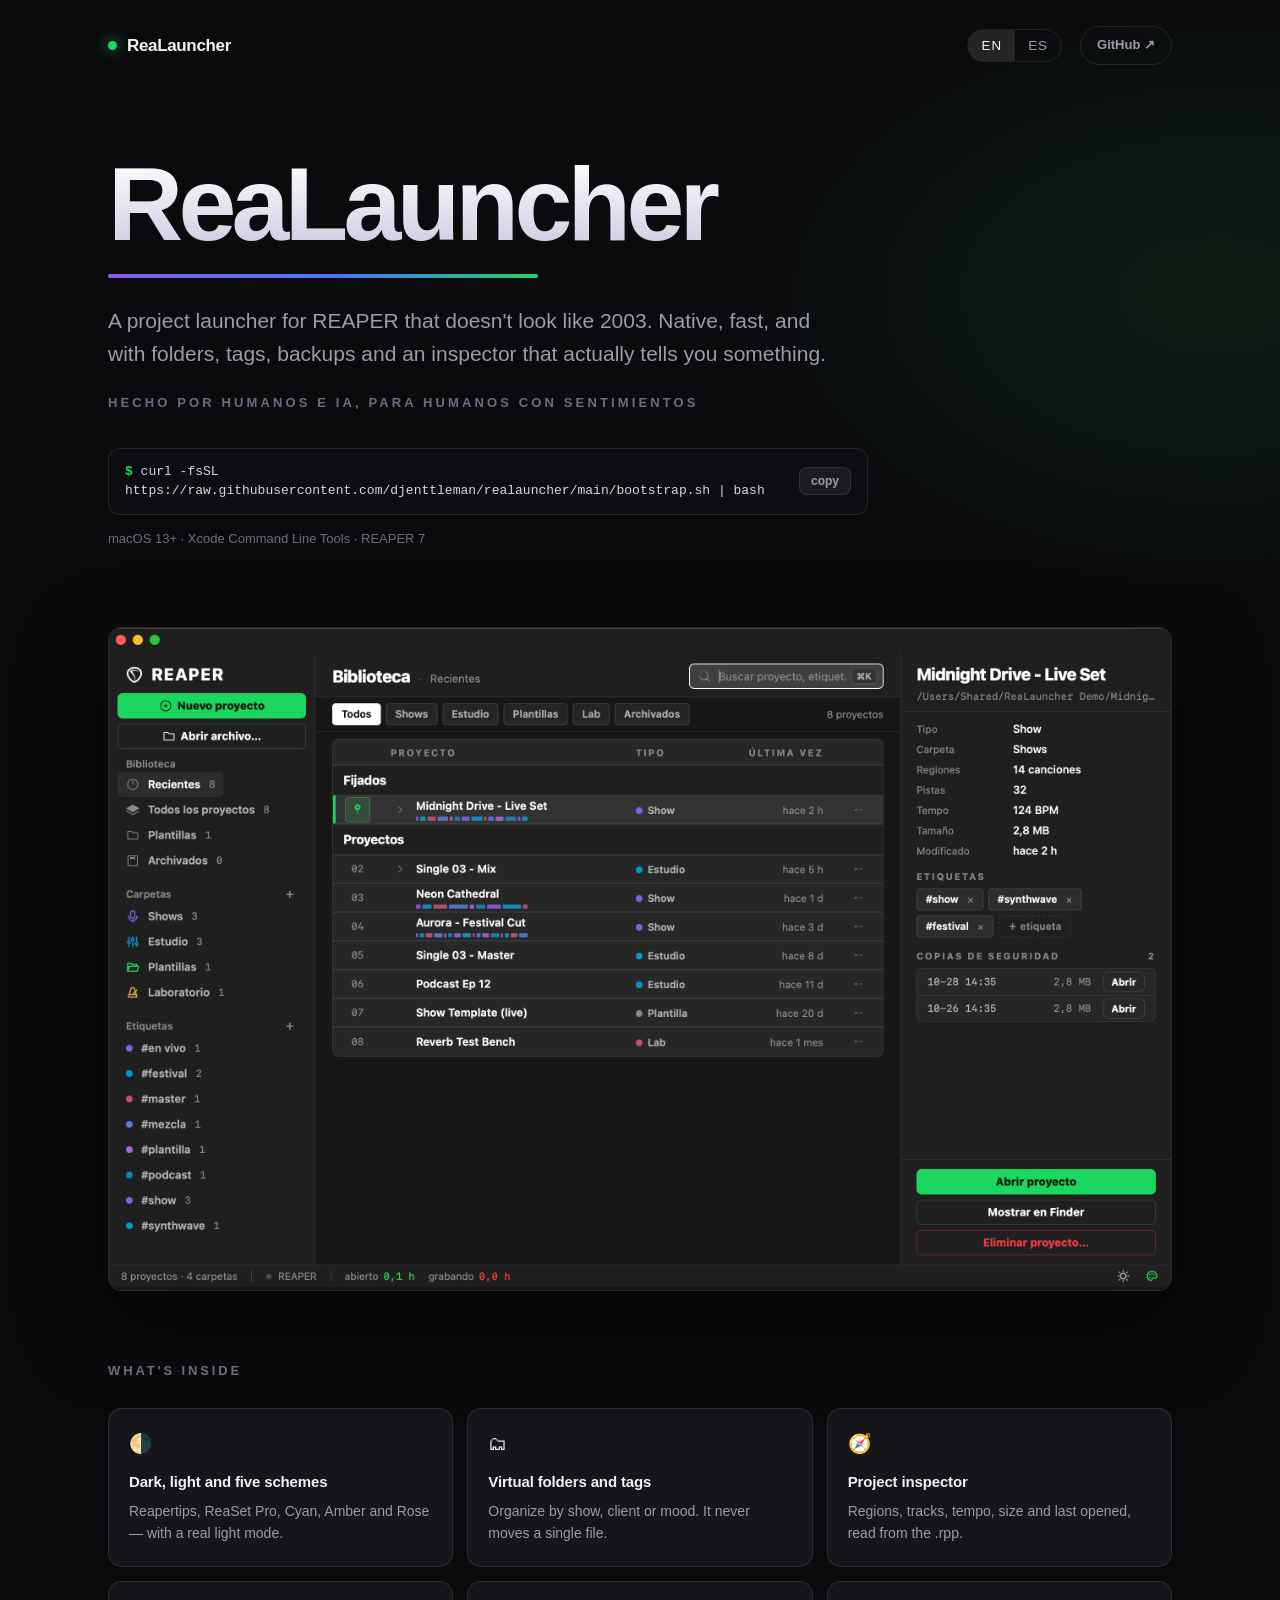
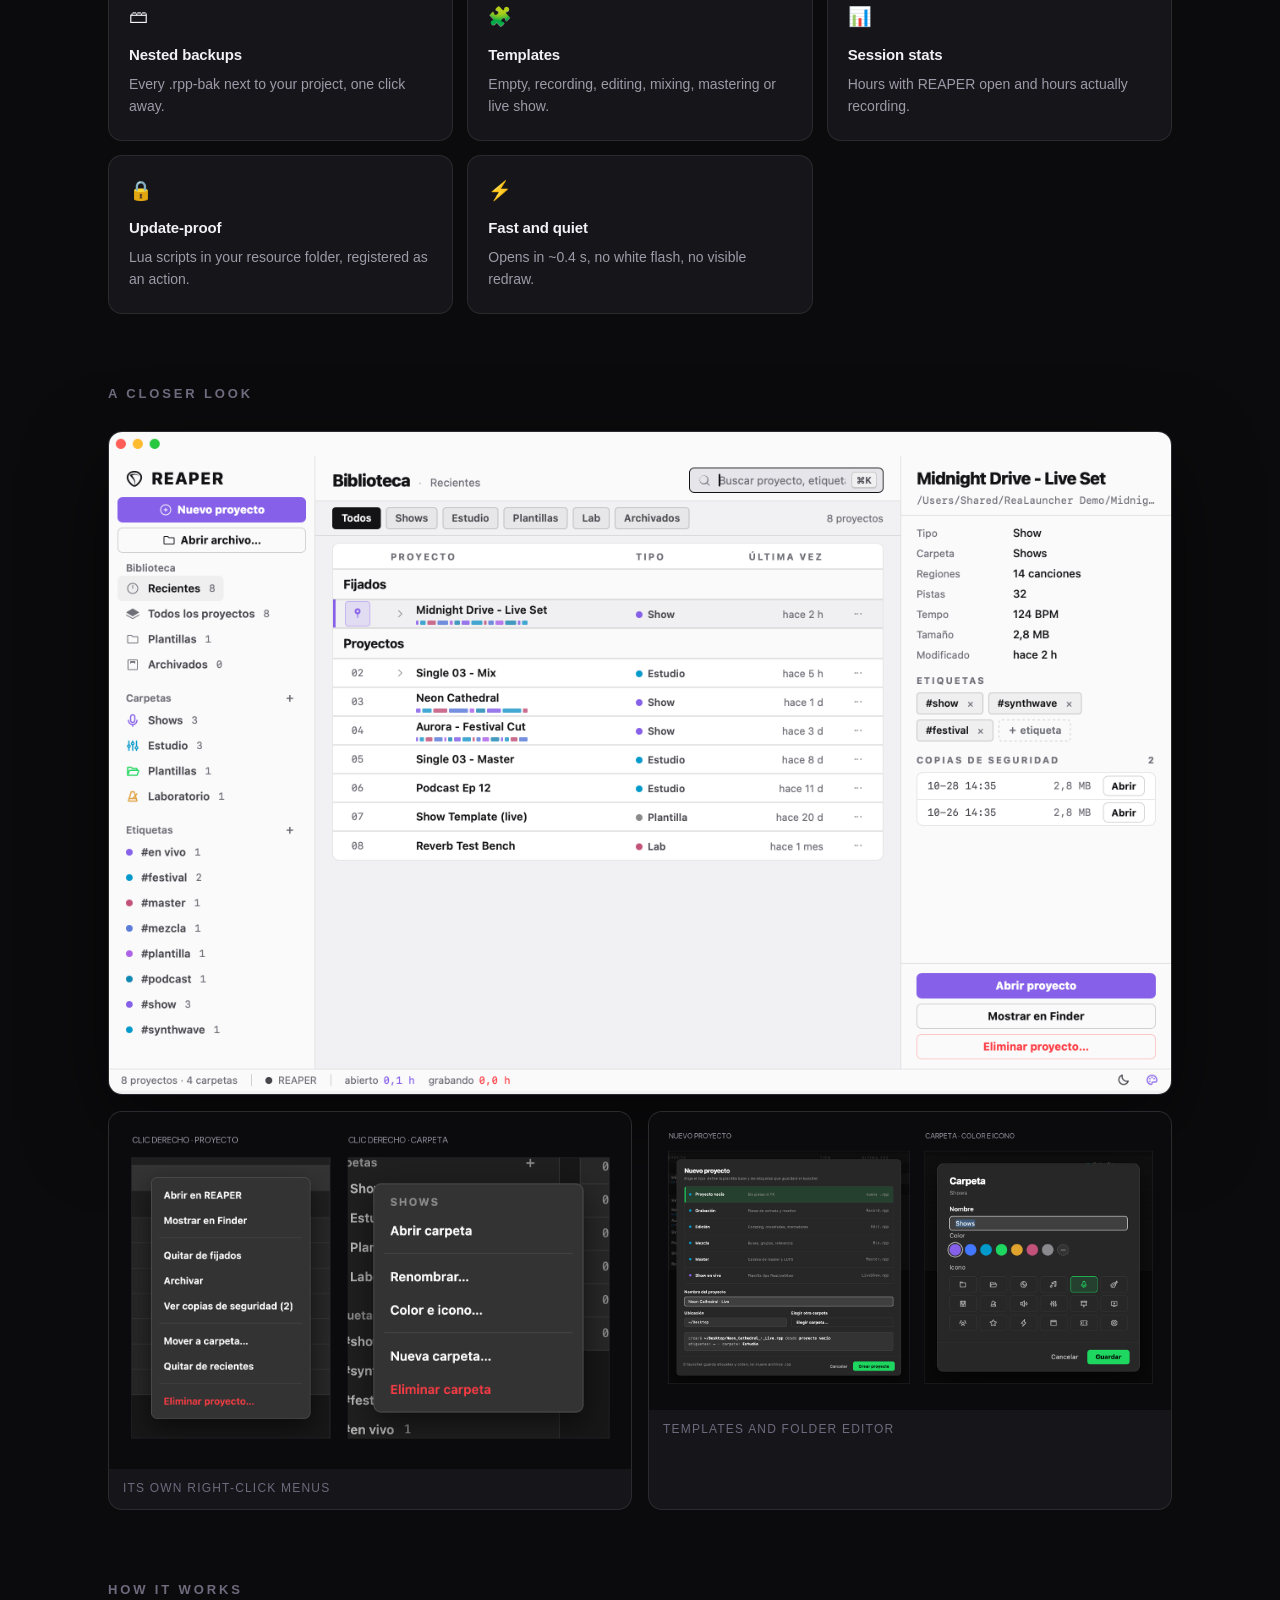
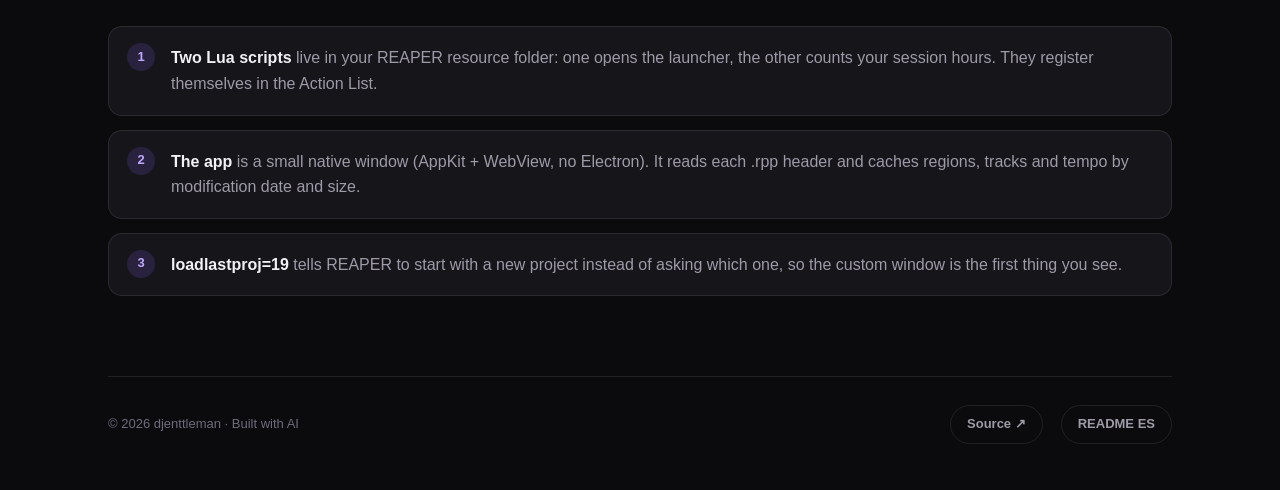
==== index.html @ bdee3be0 "Sitio en la raíz para que Pages sirva los assets" ====
<!DOCTYPE html>
<html lang="en" data-lang="en">
<head>
<meta charset="utf-8">
<meta name="viewport" content="width=device-width, initial-scale=1">
<title>ReaLauncher — a project launcher for REAPER that doesn't look like 2003</title>
<meta name="description" content="A native macOS project launcher for REAPER. Folders, tags, backups, inspector and a decent design. Hecho por humanos e IA, para humanos con sentimientos.">
<meta property="og:title" content="ReaLauncher">
<meta property="og:description" content="A project launcher for REAPER that doesn't look like 2003.">
<meta property="og:image" content="assets/screenshot-dark.png">
<style>
  :root{
    --bg:#0B0B0D; --bg2:#121216; --card:#15151A; --line:rgba(255,255,255,.09);
    --text:#F2F1F5; --dim:#9E9AA8; --dim2:#6F6A7D;
    --green:#1ED760; --violet:#8660E8; --blue:#4377FF; --pink:#C2527A; --cyan:#019ACB;
    --radius:14px;
  }
  *{box-sizing:border-box}
  html,body{margin:0;padding:0}
  body{
    background:
      radial-gradient(900px 500px at 12% -10%, rgba(134,96,232,.22), transparent 60%),
      radial-gradient(800px 500px at 95% 8%, rgba(30,215,96,.10), transparent 60%),
      var(--bg);
    color:var(--text);
    font-family:Inter,-apple-system,BlinkMacSystemFont,"Segoe UI",Roboto,Helvetica,Arial,sans-serif;
    -webkit-font-smoothing:antialiased;
    line-height:1.6;
  }
  .wrap{max-width:1120px;margin:0 auto;padding:0 28px}
  a{color:inherit}
  nav{display:flex;align-items:center;gap:18px;padding:26px 0}
  .brand{display:flex;align-items:center;gap:10px;font-weight:800;letter-spacing:-.02em;font-size:17px}
  .brand span.dot{width:9px;height:9px;border-radius:50%;background:var(--green);box-shadow:0 0 14px rgba(30,215,96,.8)}
  nav .spacer{flex:1}
  .lang{display:flex;border:1px solid var(--line);border-radius:999px;overflow:hidden}
  .lang button{
    background:none;border:0;color:var(--dim);font:600 12px/1 inherit;letter-spacing:.08em;
    padding:8px 13px;cursor:pointer;transition:.15s;
  }
  .lang button.on{background:rgba(255,255,255,.10);color:var(--text)}
  .ghost{
    display:inline-flex;align-items:center;gap:8px;border:1px solid var(--line);border-radius:999px;
    padding:8px 16px;font-size:13px;font-weight:600;color:var(--dim);text-decoration:none;transition:.15s;
  }
  .ghost:hover{color:var(--text);border-color:rgba(255,255,255,.22)}
  header{padding:64px 0 8px}
  h1{
    font-size:clamp(52px,9vw,104px);line-height:.95;letter-spacing:-.045em;margin:0 0 20px;font-weight:800;
    background:linear-gradient(180deg,#fff,#CFC9DE);-webkit-background-clip:text;background-clip:text;color:transparent;
  }
  .rule{height:4px;width:min(430px,70%);border-radius:3px;margin:0 0 26px;
    background:linear-gradient(90deg,var(--violet),var(--blue) 55%,var(--green))}
  .lead{font-size:clamp(17px,2.2vw,21px);color:var(--dim);max-width:720px;margin:0 0 22px}
  .motto{font-size:13px;letter-spacing:.24em;text-transform:uppercase;color:var(--dim2);font-weight:700;margin:0 0 34px}
  .install{
    display:flex;align-items:center;gap:12px;background:#0E0E12;border:1px solid var(--line);
    border-radius:12px;padding:13px 16px;max-width:760px;font-family:ui-monospace,SFMono-Regular,Menlo,monospace;font-size:13px;
  }
  .install code{color:#D8D4E6;flex:1;min-width:0;white-space:pre-wrap;overflow-wrap:anywhere;line-height:1.5}
  .install b{color:var(--green);font-weight:600}
  .copy{margin-left:auto;background:rgba(255,255,255,.06);border:1px solid var(--line);color:var(--dim);
    border-radius:8px;padding:6px 11px;font-size:12px;font-weight:600;cursor:pointer;white-space:nowrap}
  .copy:hover{color:var(--text);background:rgba(255,255,255,.10)}
  .req{margin:14px 0 0;color:var(--dim2);font-size:13px}
  section{padding:70px 0 0}
  h2{font-size:13px;letter-spacing:.22em;text-transform:uppercase;color:var(--dim2);margin:0 0 26px;font-weight:700}
  .hero-shot{border:1px solid var(--line);border-radius:var(--radius);overflow:hidden;background:var(--card);box-shadow:0 30px 80px rgba(0,0,0,.5)}
  .hero-shot img{display:block;width:100%}
  .grid{display:grid;grid-template-columns:repeat(auto-fit,minmax(290px,1fr));gap:14px}
  .card{background:var(--card);border:1px solid var(--line);border-radius:var(--radius);padding:20px 20px 22px}
  .card .ico{font-size:19px;margin-bottom:10px;display:block}
  .card h3{margin:0 0 6px;font-size:15px;letter-spacing:-.01em}
  .card p{margin:0;color:var(--dim);font-size:14px}
  .split{display:grid;grid-template-columns:1fr 1fr;gap:16px;margin-top:16px}
  .split figure{margin:0;border:1px solid var(--line);border-radius:var(--radius);overflow:hidden;background:var(--card)}
  .split img{display:block;width:100%}
  .split figcaption{padding:10px 14px;font-size:12px;color:var(--dim2);letter-spacing:.1em;text-transform:uppercase}
  ol.steps{counter-reset:s;list-style:none;padding:0;margin:0;display:grid;gap:14px}
  ol.steps li{position:relative;padding:18px 20px 18px 62px;background:var(--card);border:1px solid var(--line);border-radius:var(--radius);color:var(--dim)}
  ol.steps li::before{
    counter-increment:s;content:counter(s);position:absolute;left:18px;top:16px;width:28px;height:28px;border-radius:50%;
    display:grid;place-items:center;background:rgba(134,96,232,.18);color:#BFA8FF;font-weight:800;font-size:13px;
  }
  ol.steps b{color:var(--text)}
  footer{margin-top:80px;padding:28px 0 46px;border-top:1px solid var(--line);color:var(--dim2);font-size:13px;display:flex;gap:18px;flex-wrap:wrap;align-items:center}
  footer .spacer{flex:1}
  [data-lang="en"] .es,[data-lang="es"] .en{display:none !important}
  @media (max-width:760px){ .split{grid-template-columns:1fr} header{padding-top:34px} }
</style>
</head>
<body>
<div class="wrap">

  <nav>
    <div class="brand"><span class="dot"></span>ReaLauncher</div>
    <div class="spacer"></div>
    <div class="lang" role="group" aria-label="Language">
      <button id="btnEn" class="on" onclick="setLang('en')">EN</button>
      <button id="btnEs" onclick="setLang('es')">ES</button>
    </div>
    <a class="ghost" href="https://github.com/djenttleman/realauncher" target="_blank" rel="noopener">GitHub ↗</a>
  </nav>

  <header>
    <h1>ReaLauncher</h1>
    <div class="rule"></div>
    <p class="lead">
      <span class="en">A project launcher for REAPER that doesn't look like 2003. Native, fast, and with folders, tags, backups and an inspector that actually tells you something.</span>
      <span class="es">Un launcher de proyectos para REAPER que no parece de 2003. Nativo, rápido, y con carpetas, etiquetas, copias de seguridad y un inspector que sí te dice algo.</span>
    </p>
    <p class="motto">Hecho por humanos e IA, para humanos con sentimientos</p>

    <div class="install">
      <code><b>$</b> curl -fsSL https://raw.githubusercontent.com/djenttleman/realauncher/main/bootstrap.sh | bash</code>
      <button class="copy" id="copyBtn" onclick="copyCmd()">
        <span class="en">copy</span><span class="es">copiar</span>
      </button>
    </div>
    <p class="req">
      <span class="en">macOS 13+ · Xcode Command Line Tools · REAPER 7</span>
      <span class="es">macOS 13+ · Xcode Command Line Tools · REAPER 7</span>
    </p>
  </header>

  <section>
    <div class="hero-shot"><img src="assets/screenshot-dark.png" alt="ReaLauncher dark theme"></div>
  </section>

  <section>
    <h2><span class="en">What's inside</span><span class="es">Qué trae</span></h2>
    <div class="grid">
      <div class="card"><span class="ico">🌗</span><h3><span class="en">Dark, light and five schemes</span><span class="es">Oscuro, claro y cinco esquemas</span></h3>
        <p><span class="en">Reapertips, ReaSet Pro, Cyan, Amber and Rose — with a real light mode.</span><span class="es">Reapertips, ReaSet Pro, Cian, Ámbar y Rosa, con modo claro de verdad.</span></p></div>

      <div class="card"><span class="ico">🗂</span><h3><span class="en">Virtual folders and tags</span><span class="es">Carpetas y etiquetas virtuales</span></h3>
        <p><span class="en">Organize by show, client or mood. It never moves a single file.</span><span class="es">Organizá por show, cliente o estado de ánimo. Nunca mueve un archivo.</span></p></div>

      <div class="card"><span class="ico">🧭</span><h3><span class="en">Project inspector</span><span class="es">Inspector de proyecto</span></h3>
        <p><span class="en">Regions, tracks, tempo, size and last opened, read from the .rpp.</span><span class="es">Regiones, pistas, tempo, tamaño y última apertura, leídos del .rpp.</span></p></div>

      <div class="card"><span class="ico">🗃</span><h3><span class="en">Nested backups</span><span class="es">Copias anidadas</span></h3>
        <p><span class="en">Every .rpp-bak next to your project, one click away.</span><span class="es">Cada .rpp-bak junto a tu proyecto, a un clic.</span></p></div>

      <div class="card"><span class="ico">🧩</span><h3><span class="en">Templates</span><span class="es">Plantillas</span></h3>
        <p><span class="en">Empty, recording, editing, mixing, mastering or live show.</span><span class="es">Vacío, grabación, edición, mezcla, master o show en vivo.</span></p></div>

      <div class="card"><span class="ico">📊</span><h3><span class="en">Session stats</span><span class="es">Estadísticas de sesión</span></h3>
        <p><span class="en">Hours with REAPER open and hours actually recording.</span><span class="es">Horas con REAPER abierto y horas realmente grabando.</span></p></div>

      <div class="card"><span class="ico">🔒</span><h3><span class="en">Update-proof</span><span class="es">A prueba de actualizaciones</span></h3>
        <p><span class="en">Lua scripts in your resource folder, registered as an action.</span><span class="es">Scripts Lua en tu carpeta de recursos, registrados como acción.</span></p></div>

      <div class="card"><span class="ico">⚡</span><h3><span class="en">Fast and quiet</span><span class="es">Rápido y silencioso</span></h3>
        <p><span class="en">Opens in ~0.4 s, no white flash, no visible redraw.</span><span class="es">Abre en ~0,4 s, sin flash blanco ni repintados visibles.</span></p></div>
    </div>
  </section>

  <section>
    <h2><span class="en">A closer look</span><span class="es">De cerca</span></h2>
    <div class="hero-shot"><img src="assets/screenshot-light.png" alt="ReaLauncher light theme"></div>
    <div class="split">
      <figure><img src="assets/menus.png" alt="Right-click menus">
        <figcaption><span class="en">Its own right-click menus</span><span class="es">Menús de clic derecho propios</span></figcaption></figure>
      <figure><img src="assets/modals.png" alt="Modals">
        <figcaption><span class="en">Templates and folder editor</span><span class="es">Plantillas y editor de carpeta</span></figcaption></figure>
    </div>
  </section>

  <section>
    <h2><span class="en">How it works</span><span class="es">Cómo funciona</span></h2>
    <ol class="steps">
      <li><span class="en"><b>Two Lua scripts</b> live in your REAPER resource folder: one opens the launcher, the other counts your session hours. They register themselves in the Action List.</span>
            <span class="es"><b>Dos scripts Lua</b> viven en tu carpeta de recursos de REAPER: uno abre el launcher, el otro cuenta tus horas de sesión. Se registran solos en la lista de acciones.</span></li>
      <li><span class="en"><b>The app</b> is a small native window (AppKit + WebView, no Electron). It reads each .rpp header and caches regions, tracks and tempo by modification date and size.</span>
            <span class="es"><b>La app</b> es una ventana nativa chica (AppKit + WebView, sin Electron). Lee la cabecera de cada .rpp y guarda en caché regiones, pistas y tempo por fecha de modificación y tamaño.</span></li>
      <li><span class="en"><b>loadlastproj=19</b> tells REAPER to start with a new project instead of asking which one, so the custom window is the first thing you see.</span>
            <span class="es"><b>loadlastproj=19</b> le dice a REAPER que arranque con un proyecto nuevo en vez de preguntarte cuál, así la ventana propia es lo primero que ves.</span></li>
    </ol>
  </section>

  <footer>
    <span>© 2026 djenttleman · <span class="en">Built with AI</span><span class="es">Hecho con IA</span></span>
    <span class="spacer"></span>
    <a class="ghost" href="https://github.com/djenttleman/realauncher" target="_blank" rel="noopener">Source ↗</a>
    <a class="ghost" href="https://github.com/djenttleman/realauncher/blob/main/README.es.md">README ES</a>
  </footer>
</div>

<script>
const CMD = 'curl -fsSL https://raw.githubusercontent.com/djenttleman/realauncher/main/bootstrap.sh | bash';

function setLang(lang){
  document.documentElement.dataset.lang = lang;
  document.documentElement.lang = lang;
  document.getElementById('btnEn').classList.toggle('on', lang === 'en');
  document.getElementById('btnEs').classList.toggle('on', lang === 'es');
  try { localStorage.setItem('rl.lang', lang); } catch(e){}
  history.replaceState(null, '', lang === 'es' ? '#es' : location.pathname + location.search);
}

function copyCmd(){
  navigator.clipboard.writeText(CMD).then(()=>{
    const b = document.getElementById('copyBtn');
    const prev = b.innerHTML;
    b.innerHTML = '✓';
    setTimeout(()=>{ b.innerHTML = prev; }, 1200);
  });
}

(function init(){
  const hash = location.hash.replace('#','');
  const saved = (()=>{ try { return localStorage.getItem('rl.lang'); } catch(e){ return null; } })();
  const nav = (navigator.language || 'en').toLowerCase().startsWith('es') ? 'es' : 'en';
  setLang(hash === 'es' || hash === 'en' ? hash : (saved || nav));
})();
</script>
</body>
</html>
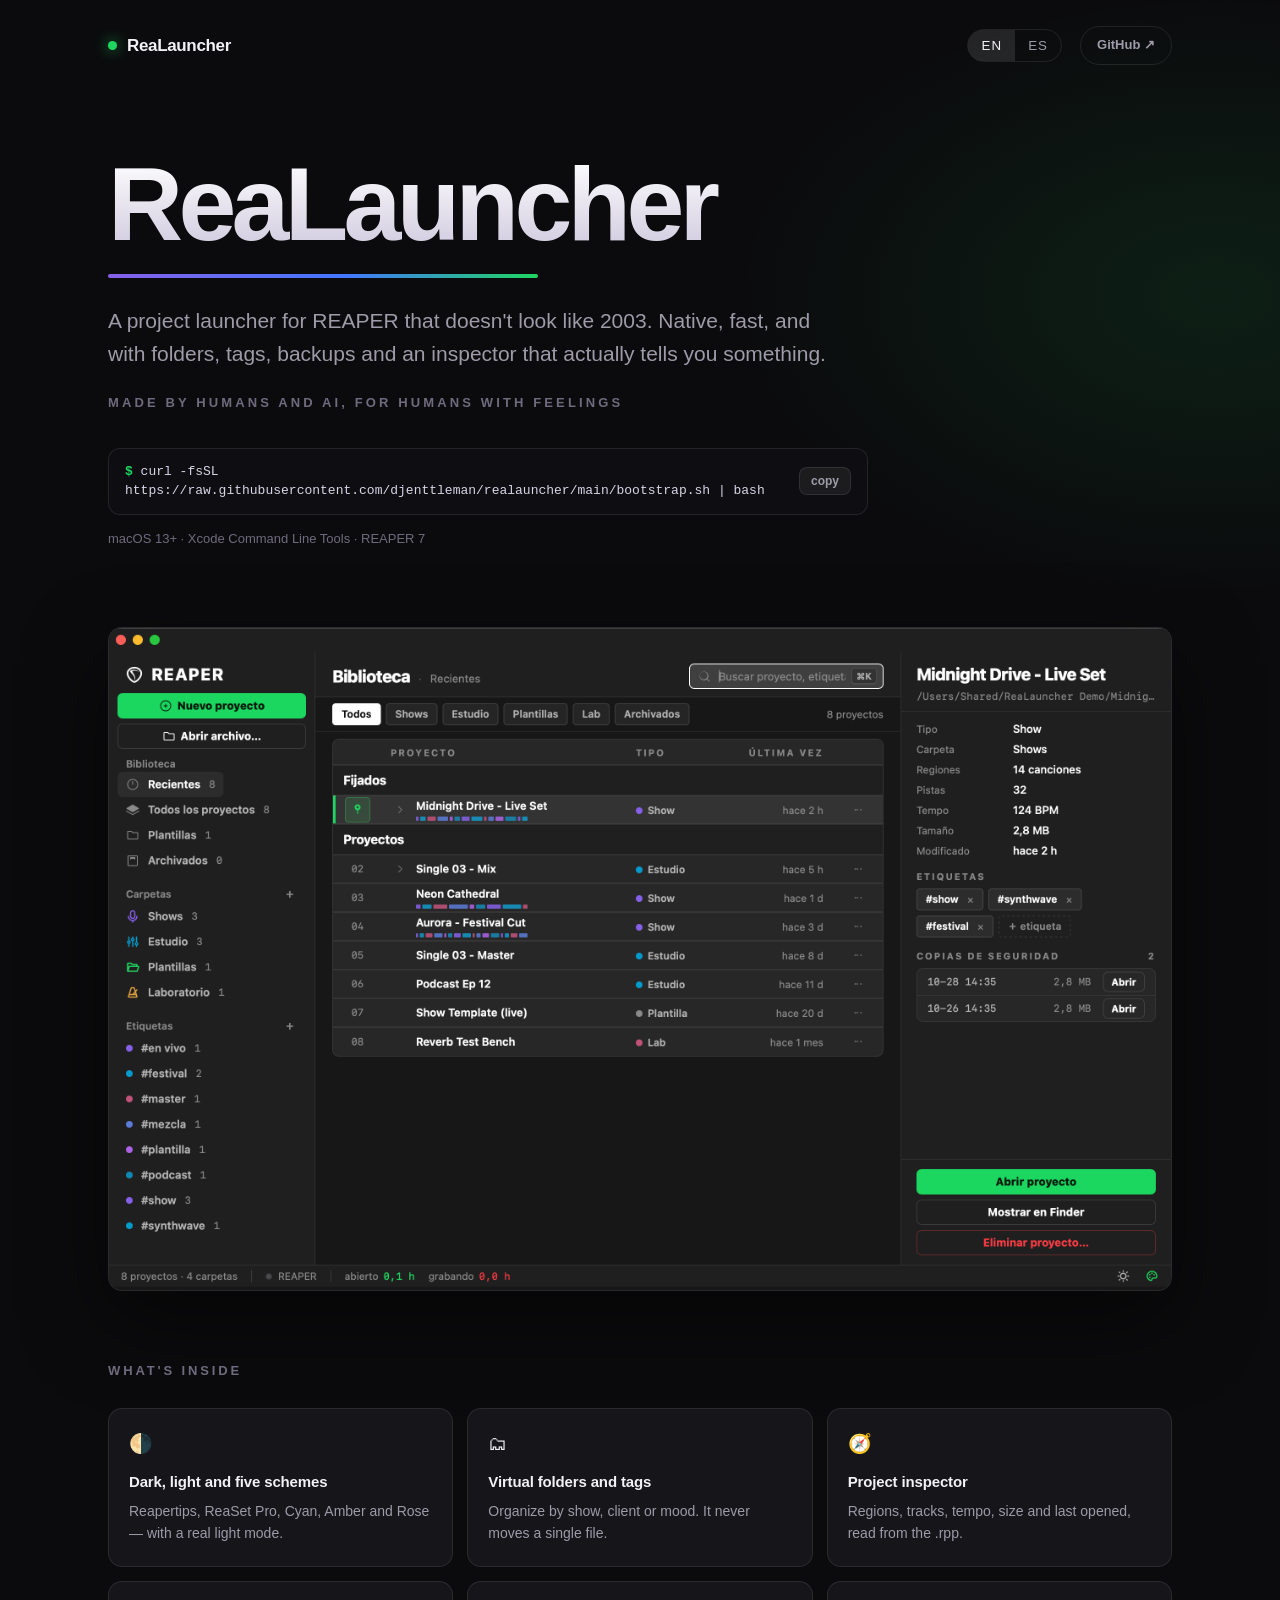
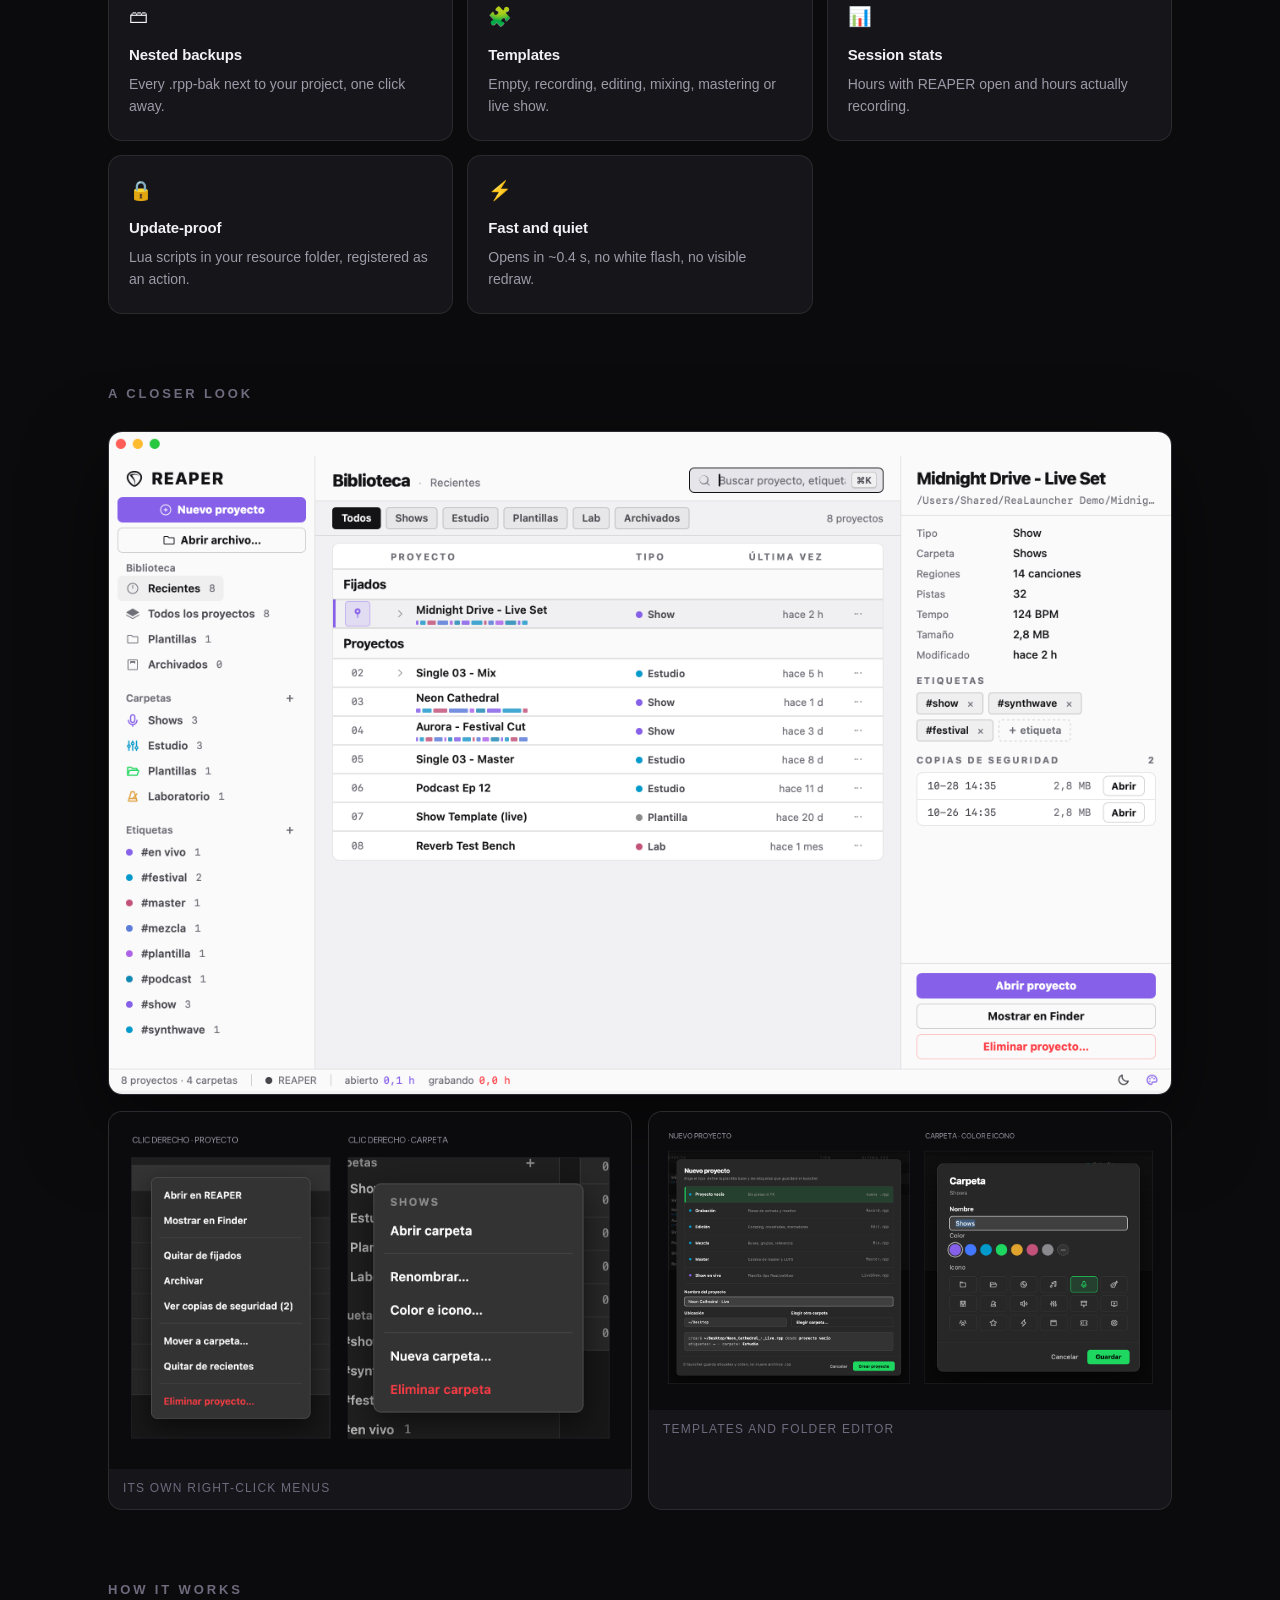
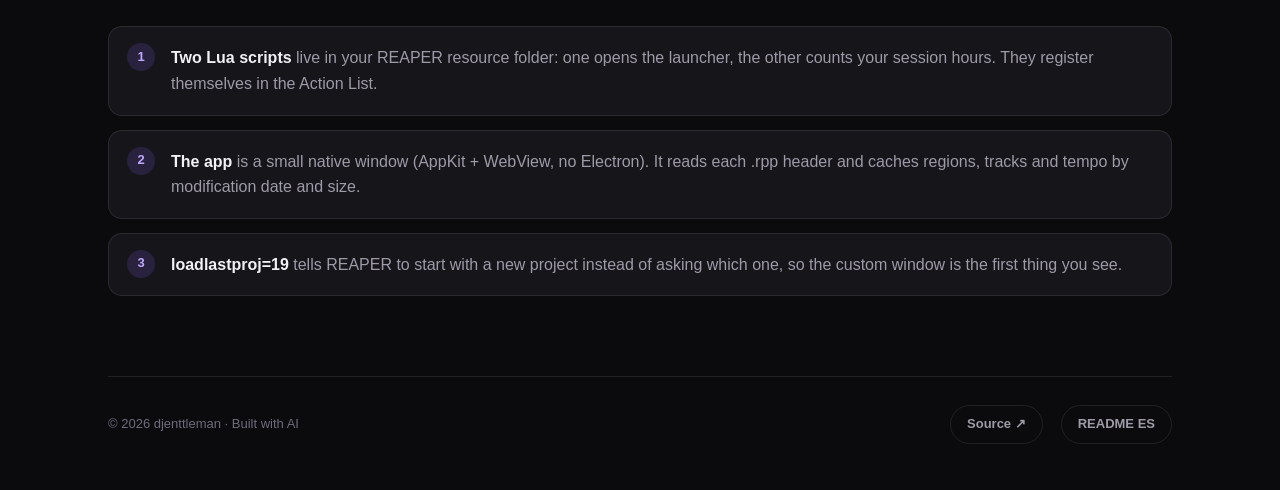
==== commit ac641bbe: "Lema en un solo idioma por README; el banner queda en inglés" ====
--- a/index.html
+++ b/index.html
@@ -4,7 +4,7 @@
 <meta charset="utf-8">
 <meta name="viewport" content="width=device-width, initial-scale=1">
 <title>ReaLauncher — a project launcher for REAPER that doesn't look like 2003</title>
-<meta name="description" content="A native macOS project launcher for REAPER. Folders, tags, backups, inspector and a decent design. Hecho por humanos e IA, para humanos con sentimientos.">
+<meta name="description" content="A native macOS project launcher for REAPER. Folders, tags, backups, inspector and a decent design. Made by humans and AI, for humans with feelings.">
 <meta property="og:title" content="ReaLauncher">
 <meta property="og:description" content="A project launcher for REAPER that doesn't look like 2003.">
 <meta property="og:image" content="assets/screenshot-dark.png">
@@ -109,7 +109,10 @@
       <span class="en">A project launcher for REAPER that doesn't look like 2003. Native, fast, and with folders, tags, backups and an inspector that actually tells you something.</span>
       <span class="es">Un launcher de proyectos para REAPER que no parece de 2003. Nativo, rápido, y con carpetas, etiquetas, copias de seguridad y un inspector que sí te dice algo.</span>
     </p>
-    <p class="motto">Hecho por humanos e IA, para humanos con sentimientos</p>
+    <p class="motto">
+      <span class="en">Made by humans and AI, for humans with feelings</span>
+      <span class="es">Hecho por humanos e IA, para humanos con sentimientos</span>
+    </p>
 
     <div class="install">
       <code><b>$</b> curl -fsSL https://raw.githubusercontent.com/djenttleman/realauncher/main/bootstrap.sh | bash</code>
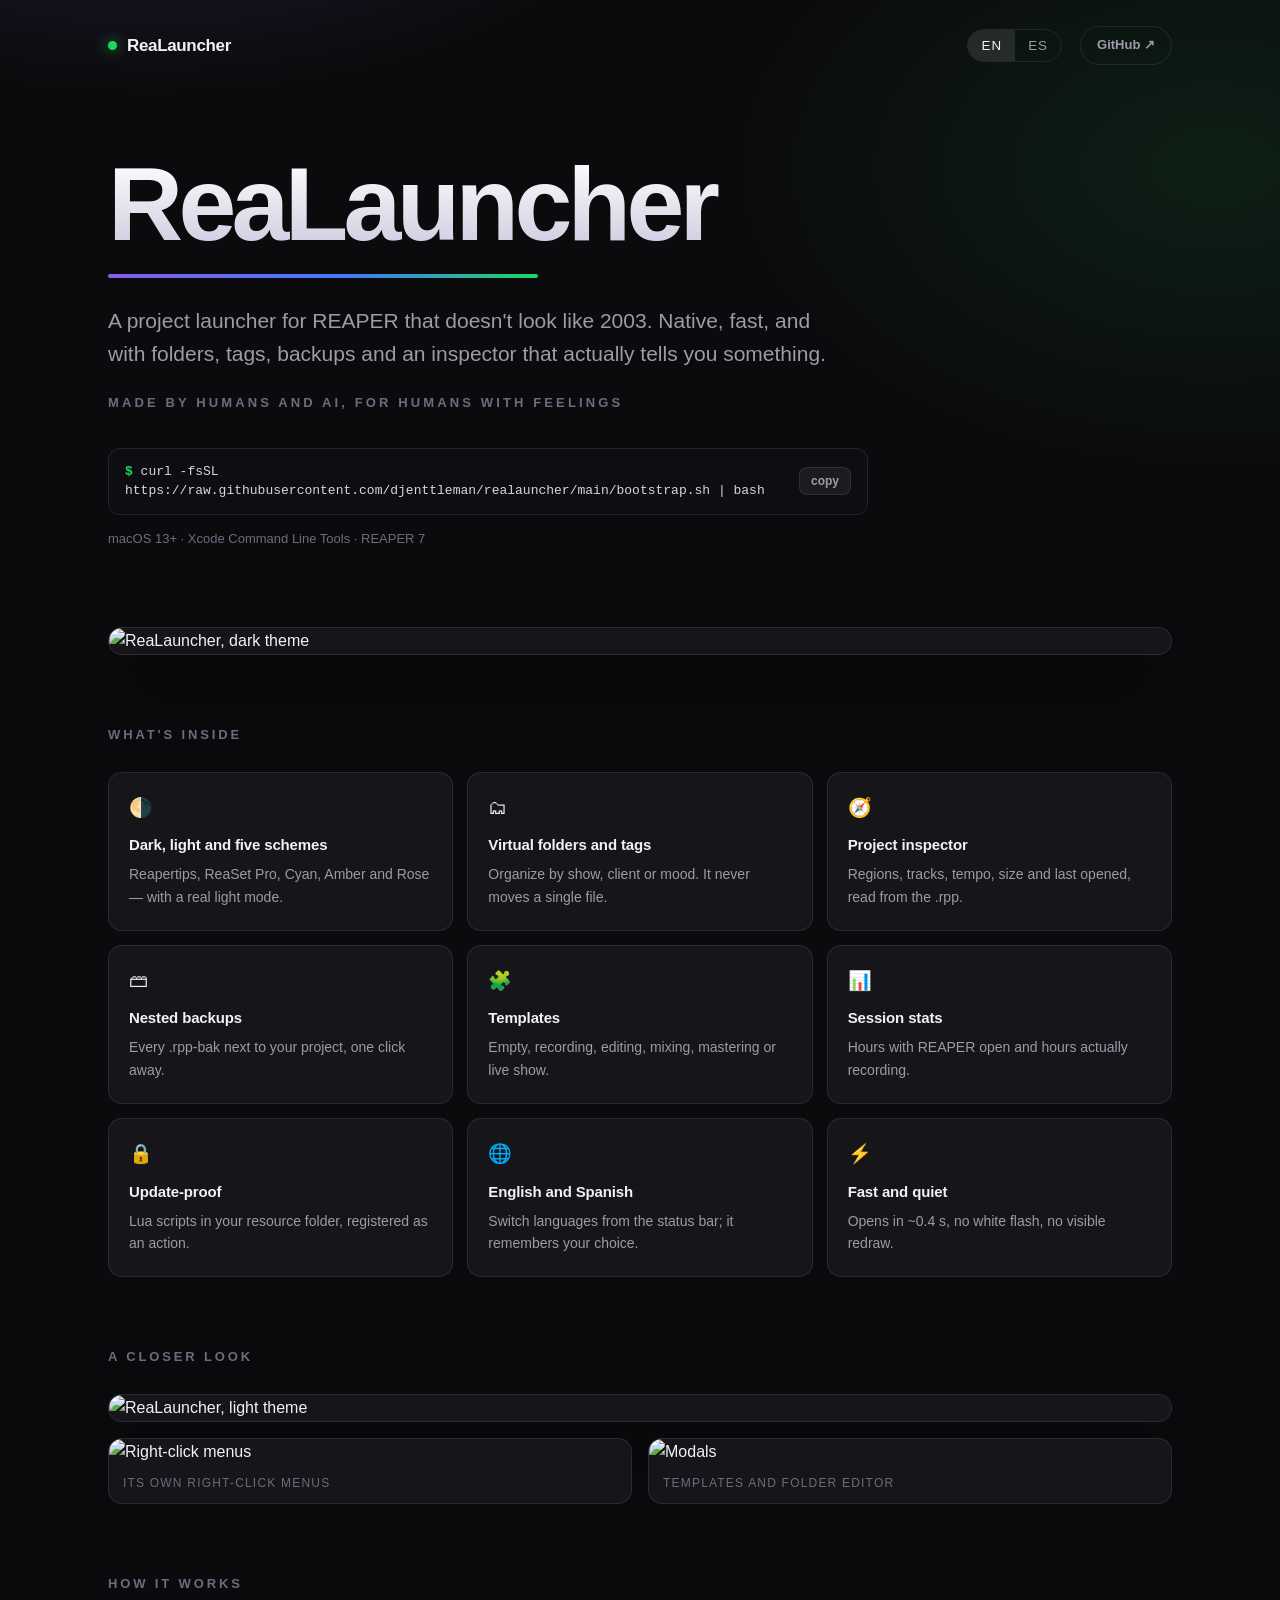
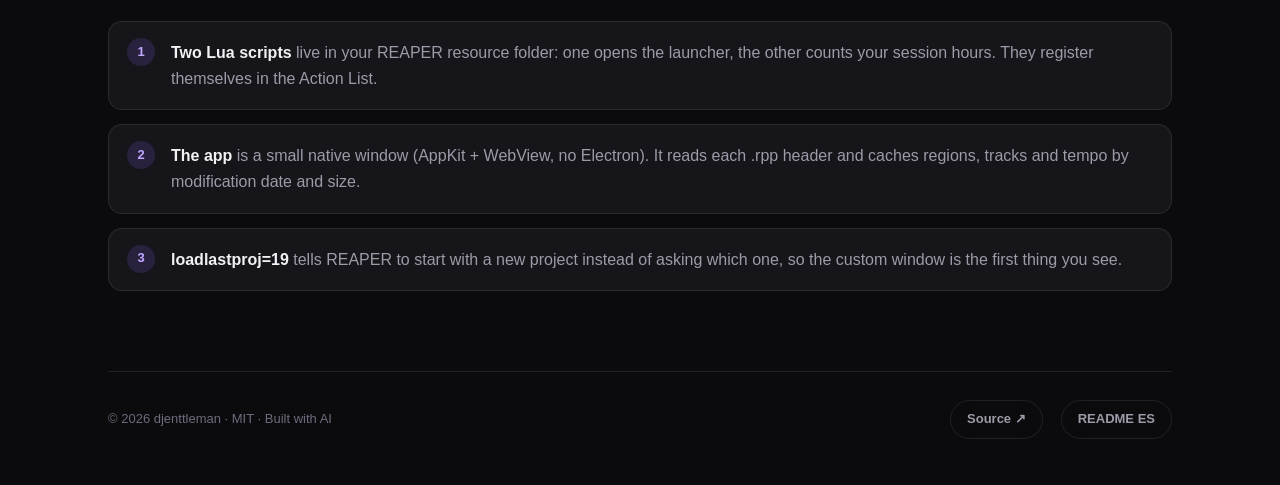
==== commit ffd13c57: "i18n ES/EN con botón en la barra inferior, licencia MIT y capturas por idioma" ====
--- a/index.html
+++ b/index.html
@@ -86,6 +86,7 @@
   footer{margin-top:80px;padding:28px 0 46px;border-top:1px solid var(--line);color:var(--dim2);font-size:13px;display:flex;gap:18px;flex-wrap:wrap;align-items:center}
   footer .spacer{flex:1}
   [data-lang="en"] .es,[data-lang="es"] .en{display:none !important}
+  img.shot{display:block;width:100%}
   @media (max-width:760px){ .split{grid-template-columns:1fr} header{padding-top:34px} }
 </style>
 </head>
@@ -127,7 +128,10 @@
   </header>
 
   <section>
-    <div class="hero-shot"><img src="assets/screenshot-dark.png" alt="ReaLauncher dark theme"></div>
+    <div class="hero-shot">
+      <img class="shot en" src="assets/en/screenshot-dark.png" alt="ReaLauncher, dark theme">
+      <img class="shot es" src="assets/es/screenshot-dark.png" alt="ReaLauncher, tema oscuro">
+    </div>
   </section>
 
   <section>
@@ -154,6 +158,9 @@
       <div class="card"><span class="ico">🔒</span><h3><span class="en">Update-proof</span><span class="es">A prueba de actualizaciones</span></h3>
         <p><span class="en">Lua scripts in your resource folder, registered as an action.</span><span class="es">Scripts Lua en tu carpeta de recursos, registrados como acción.</span></p></div>
 
+      <div class="card"><span class="ico">🌐</span><h3><span class="en">English and Spanish</span><span class="es">Inglés y español</span></h3>
+        <p><span class="en">Switch languages from the status bar; it remembers your choice.</span><span class="es">Cambiá de idioma desde la barra inferior; recuerda tu elección.</span></p></div>
+
       <div class="card"><span class="ico">⚡</span><h3><span class="en">Fast and quiet</span><span class="es">Rápido y silencioso</span></h3>
         <p><span class="en">Opens in ~0.4 s, no white flash, no visible redraw.</span><span class="es">Abre en ~0,4 s, sin flash blanco ni repintados visibles.</span></p></div>
     </div>
@@ -161,11 +168,18 @@
 
   <section>
     <h2><span class="en">A closer look</span><span class="es">De cerca</span></h2>
-    <div class="hero-shot"><img src="assets/screenshot-light.png" alt="ReaLauncher light theme"></div>
+    <div class="hero-shot">
+      <img class="shot en" src="assets/en/screenshot-light.png" alt="ReaLauncher, light theme">
+      <img class="shot es" src="assets/es/screenshot-light.png" alt="ReaLauncher, tema claro">
+    </div>
     <div class="split">
-      <figure><img src="assets/menus.png" alt="Right-click menus">
+      <figure>
+        <img class="shot en" src="assets/en/menus.png" alt="Right-click menus">
+        <img class="shot es" src="assets/es/menus.png" alt="Menús de clic derecho">
         <figcaption><span class="en">Its own right-click menus</span><span class="es">Menús de clic derecho propios</span></figcaption></figure>
-      <figure><img src="assets/modals.png" alt="Modals">
+      <figure>
+        <img class="shot en" src="assets/en/modals.png" alt="Modals">
+        <img class="shot es" src="assets/es/modals.png" alt="Modales">
         <figcaption><span class="en">Templates and folder editor</span><span class="es">Plantillas y editor de carpeta</span></figcaption></figure>
     </div>
   </section>
@@ -183,7 +197,7 @@
   </section>
 
   <footer>
-    <span>© 2026 djenttleman · <span class="en">Built with AI</span><span class="es">Hecho con IA</span></span>
+    <span>© 2026 djenttleman · MIT · <span class="en">Built with AI</span><span class="es">Hecho con IA</span></span>
     <span class="spacer"></span>
     <a class="ghost" href="https://github.com/djenttleman/realauncher" target="_blank" rel="noopener">Source ↗</a>
     <a class="ghost" href="https://github.com/djenttleman/realauncher/blob/main/README.es.md">README ES</a>
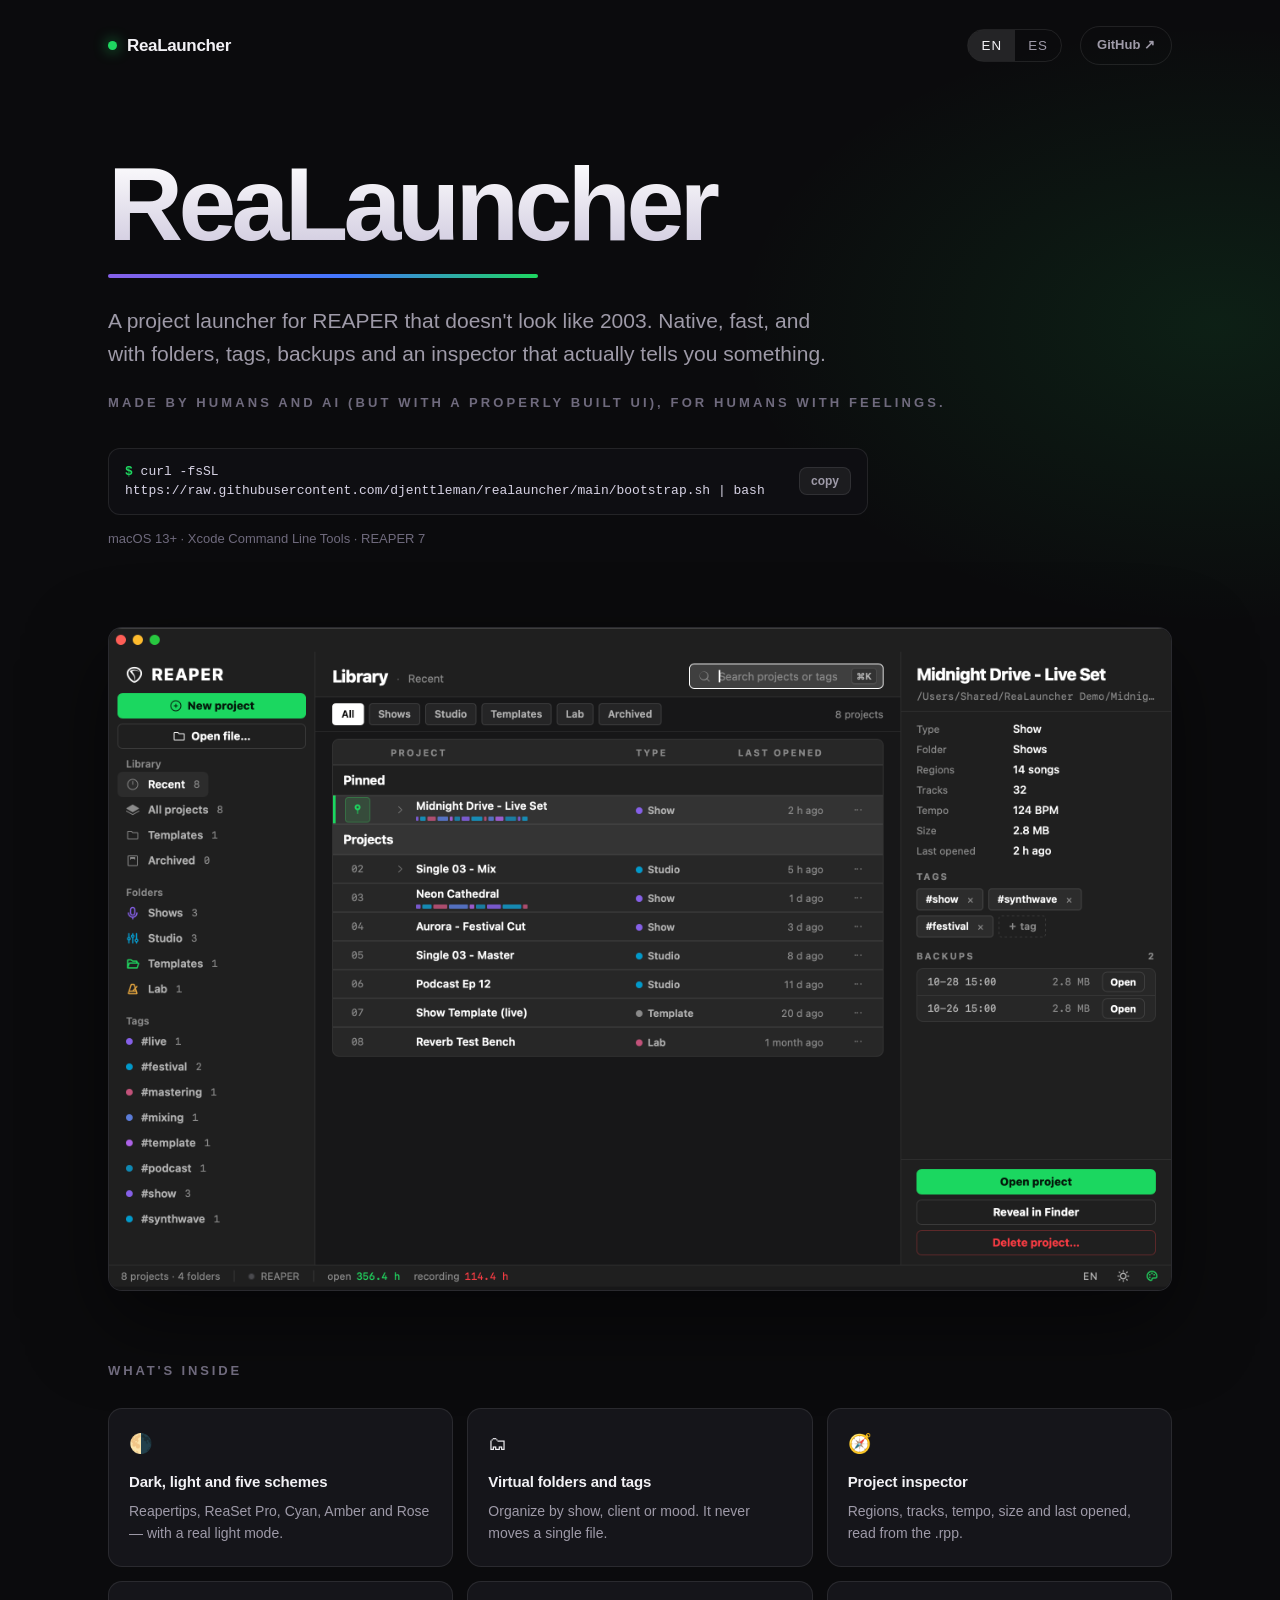
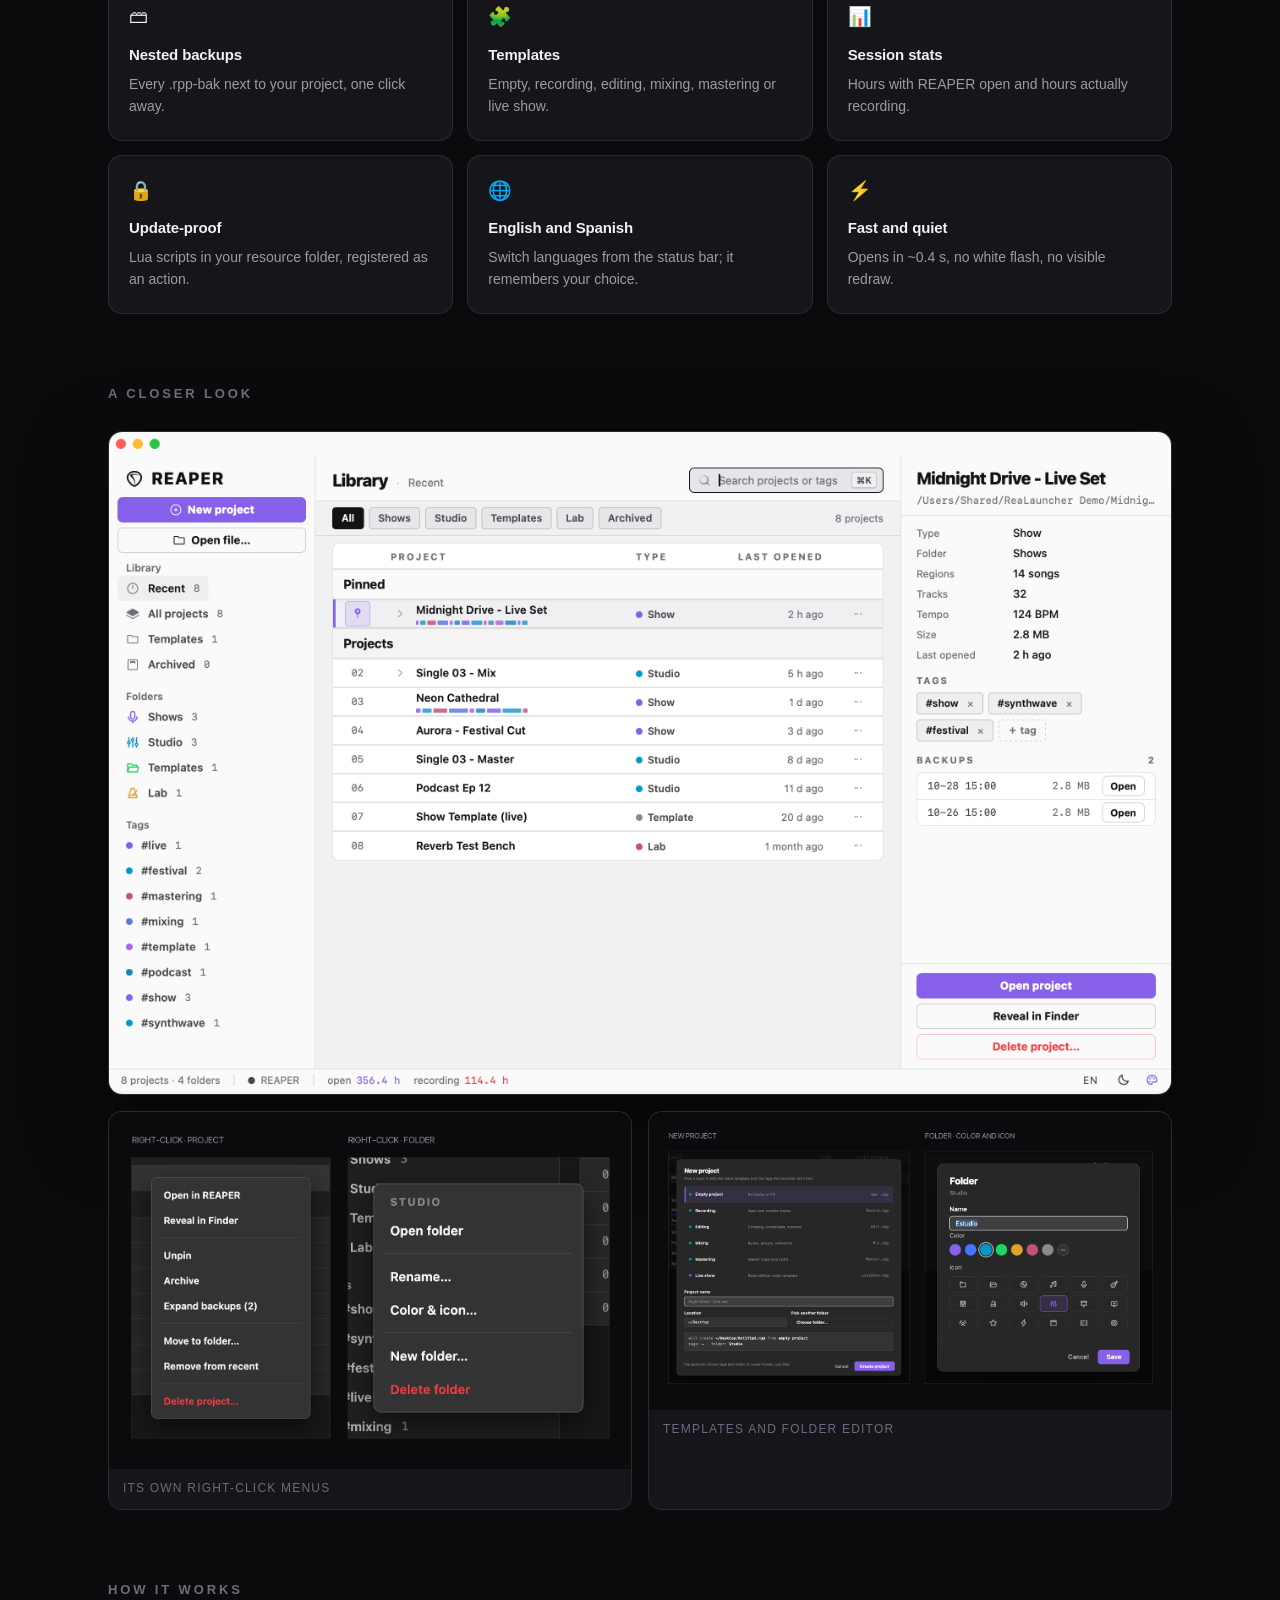
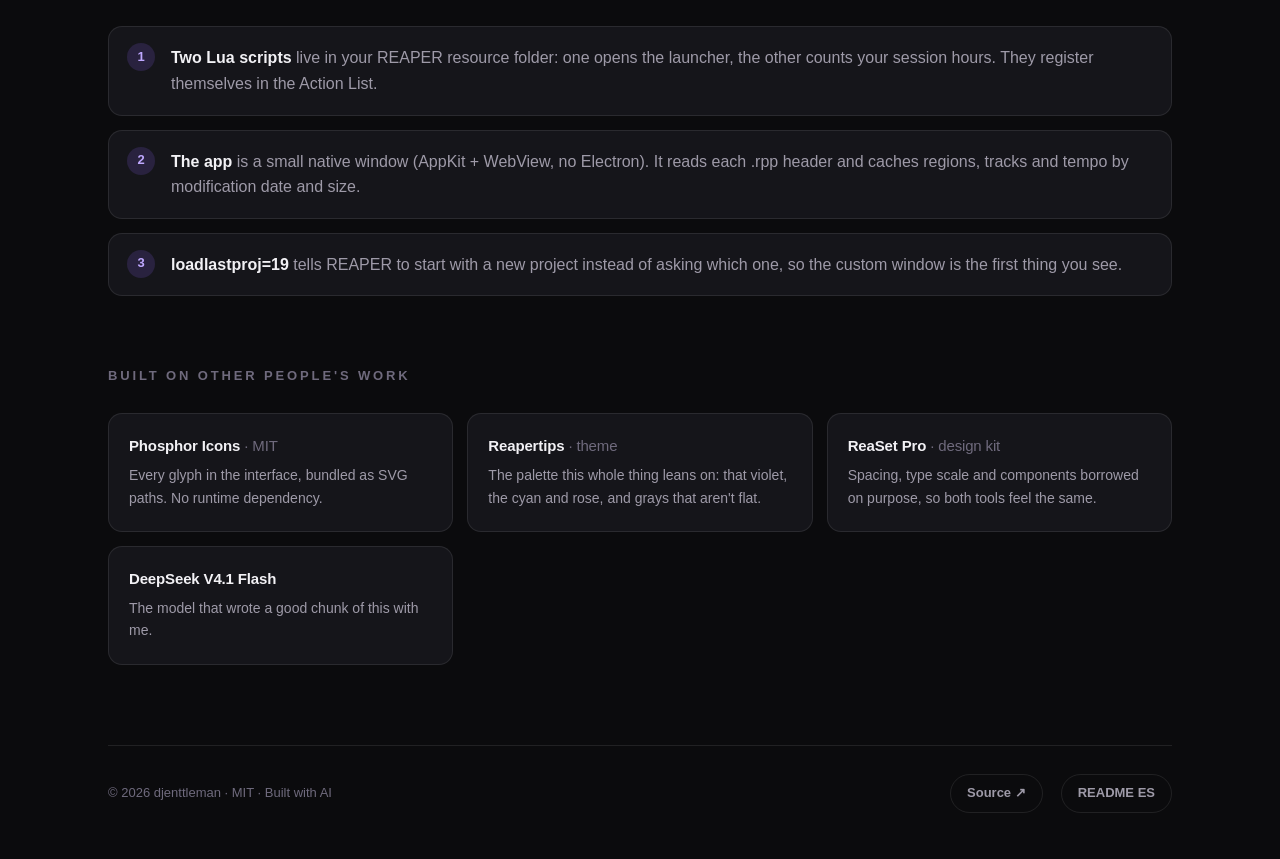
==== commit 7dbef092: "Frase con la aclaración de UI y créditos a dependencias externas" ====
--- a/index.html
+++ b/index.html
@@ -4,7 +4,7 @@
 <meta charset="utf-8">
 <meta name="viewport" content="width=device-width, initial-scale=1">
 <title>ReaLauncher — a project launcher for REAPER that doesn't look like 2003</title>
-<meta name="description" content="A native macOS project launcher for REAPER. Folders, tags, backups, inspector and a decent design. Made by humans and AI, for humans with feelings.">
+<meta name="description" content="A native macOS project launcher for REAPER. Folders, tags, backups, inspector and a decent design. Made by humans and AI (but with a properly built UI), for humans with feelings.">
 <meta property="og:title" content="ReaLauncher">
 <meta property="og:description" content="A project launcher for REAPER that doesn't look like 2003.">
 <meta property="og:image" content="assets/screenshot-dark.png">
@@ -111,8 +111,8 @@
       <span class="es">Un launcher de proyectos para REAPER que no parece de 2003. Nativo, rápido, y con carpetas, etiquetas, copias de seguridad y un inspector que sí te dice algo.</span>
     </p>
     <p class="motto">
-      <span class="en">Made by humans and AI, for humans with feelings</span>
-      <span class="es">Hecho por humanos e IA, para humanos con sentimientos</span>
+      <span class="en">Made by humans and AI (but with a properly built UI), for humans with feelings.</span>
+      <span class="es">Hecho por humanos e IA (pero con UI bien hecha), para humanos con sentimientos.</span>
     </p>
 
     <div class="install">
@@ -196,6 +196,20 @@
     </ol>
   </section>
 
+  <section>
+    <h2><span class="en">Built on other people's work</span><span class="es">Sobre hombros ajenos</span></h2>
+    <div class="grid">
+      <div class="card"><h3>Phosphor Icons <span style="color:var(--dim2);font-weight:500">· MIT</span></h3>
+        <p><span class="en">Every glyph in the interface, bundled as SVG paths. No runtime dependency.</span><span class="es">Todos los glifos de la interfaz, empaquetados como paths SVG. Sin dependencias en ejecución.</span></p></div>
+      <div class="card"><h3>Reapertips <span style="color:var(--dim2);font-weight:500">· theme</span></h3>
+        <p><span class="en">The palette this whole thing leans on: that violet, the cyan and rose, and grays that aren't flat.</span><span class="es">La paleta sobre la que se apoya todo: ese violeta, el cian y el rosa, y grises que no se sienten planos.</span></p></div>
+      <div class="card"><h3>ReaSet Pro <span style="color:var(--dim2);font-weight:500">· design kit</span></h3>
+        <p><span class="en">Spacing, type scale and components borrowed on purpose, so both tools feel the same.</span><span class="es">Espaciado, escala tipográfica y componentes tomados a propósito, para que las dos herramientas se sientan iguales.</span></p></div>
+      <div class="card"><h3>DeepSeek V4.1 Flash</h3>
+        <p><span class="en">The model that wrote a good chunk of this with me.</span><span class="es">El modelo que escribió buena parte de esto conmigo.</span></p></div>
+    </div>
+  </section>
+
   <footer>
     <span>© 2026 djenttleman · MIT · <span class="en">Built with AI</span><span class="es">Hecho con IA</span></span>
     <span class="spacer"></span>
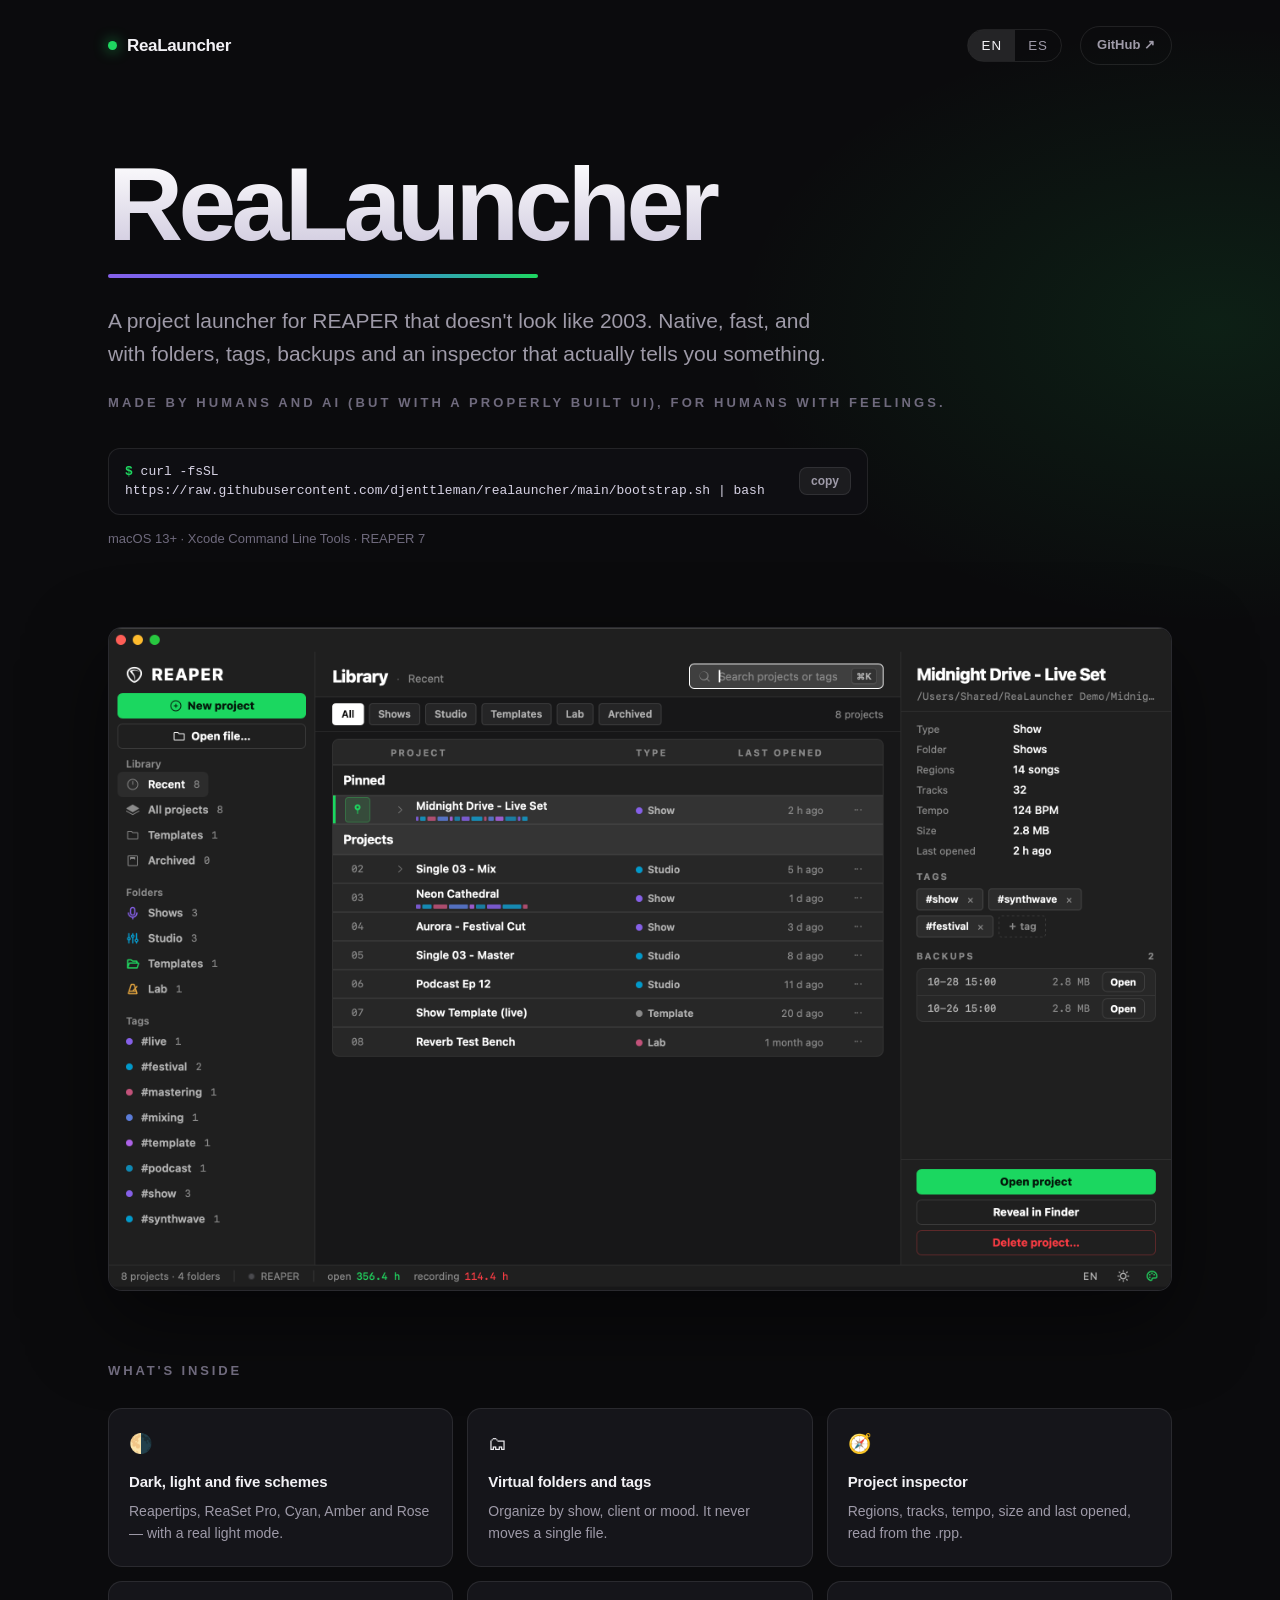
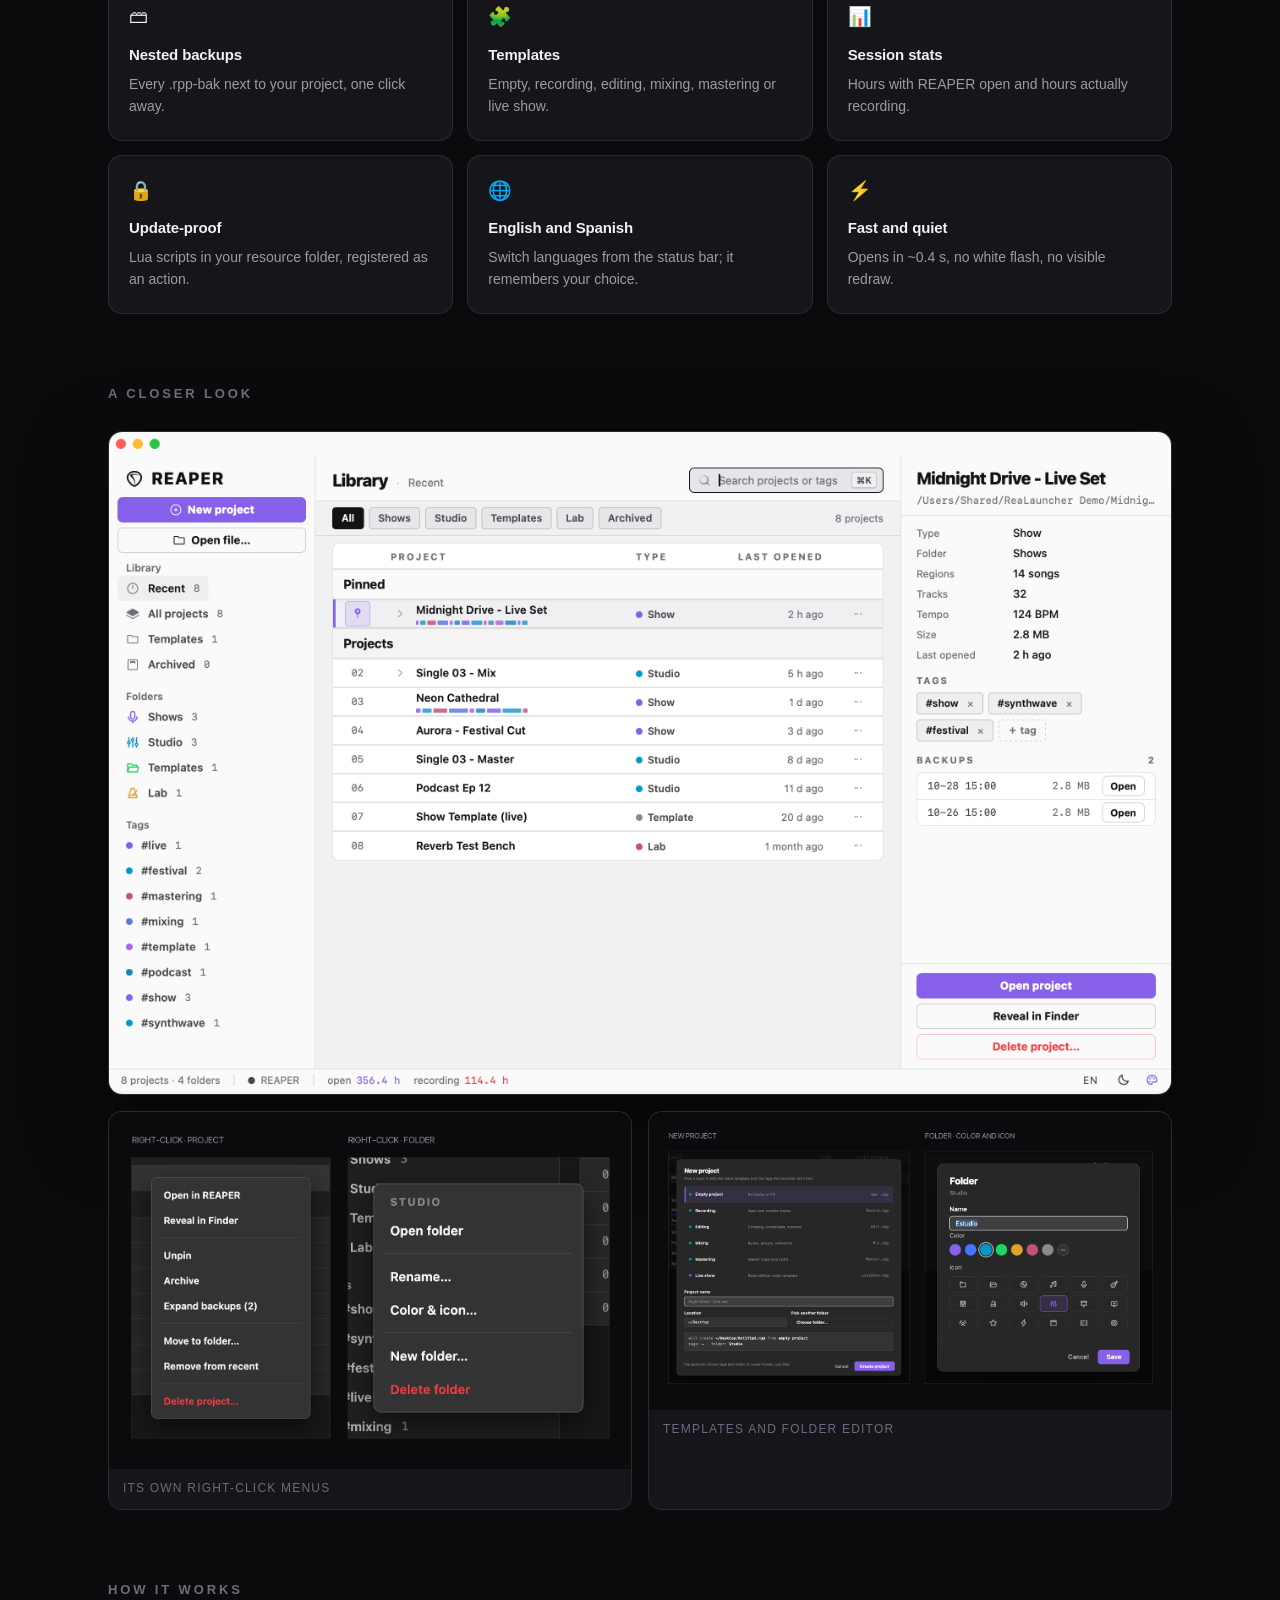
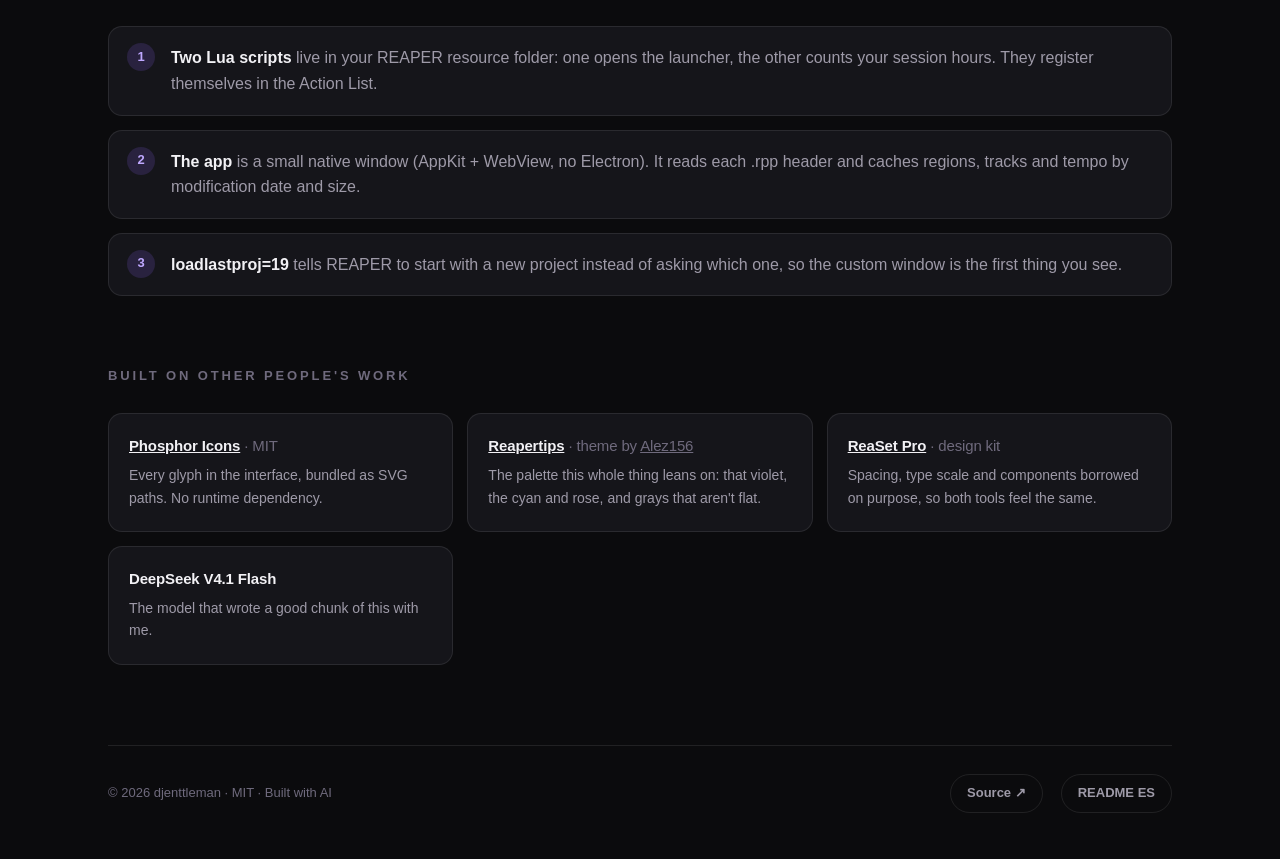
==== commit e20e8180: "Créditos con enlaces: Reapertips (Alez156), ReaSet Pro y Phosphor" ====
--- a/index.html
+++ b/index.html
@@ -199,11 +199,11 @@
   <section>
     <h2><span class="en">Built on other people's work</span><span class="es">Sobre hombros ajenos</span></h2>
     <div class="grid">
-      <div class="card"><h3>Phosphor Icons <span style="color:var(--dim2);font-weight:500">· MIT</span></h3>
+      <div class="card"><h3><a href="https://phosphoricons.com/" target="_blank" rel="noopener">Phosphor Icons</a> <span style="color:var(--dim2);font-weight:500">· MIT</span></h3>
         <p><span class="en">Every glyph in the interface, bundled as SVG paths. No runtime dependency.</span><span class="es">Todos los glifos de la interfaz, empaquetados como paths SVG. Sin dependencias en ejecución.</span></p></div>
-      <div class="card"><h3>Reapertips <span style="color:var(--dim2);font-weight:500">· theme</span></h3>
+      <div class="card"><h3><a href="https://forum.cockos.com/showthread.php?t=281644" target="_blank" rel="noopener">Reapertips</a> <span style="color:var(--dim2);font-weight:500">· theme by <a href="https://forum.cockos.com/member.php?u=100131" target="_blank" rel="noopener">Alez156</a></span></h3>
         <p><span class="en">The palette this whole thing leans on: that violet, the cyan and rose, and grays that aren't flat.</span><span class="es">La paleta sobre la que se apoya todo: ese violeta, el cian y el rosa, y grises que no se sienten planos.</span></p></div>
-      <div class="card"><h3>ReaSet Pro <span style="color:var(--dim2);font-weight:500">· design kit</span></h3>
+      <div class="card"><h3><a href="https://reaset.app/" target="_blank" rel="noopener">ReaSet Pro</a> <span style="color:var(--dim2);font-weight:500">· design kit</span></h3>
         <p><span class="en">Spacing, type scale and components borrowed on purpose, so both tools feel the same.</span><span class="es">Espaciado, escala tipográfica y componentes tomados a propósito, para que las dos herramientas se sientan iguales.</span></p></div>
       <div class="card"><h3>DeepSeek V4.1 Flash</h3>
         <p><span class="en">The model that wrote a good chunk of this with me.</span><span class="es">El modelo que escribió buena parte de esto conmigo.</span></p></div>
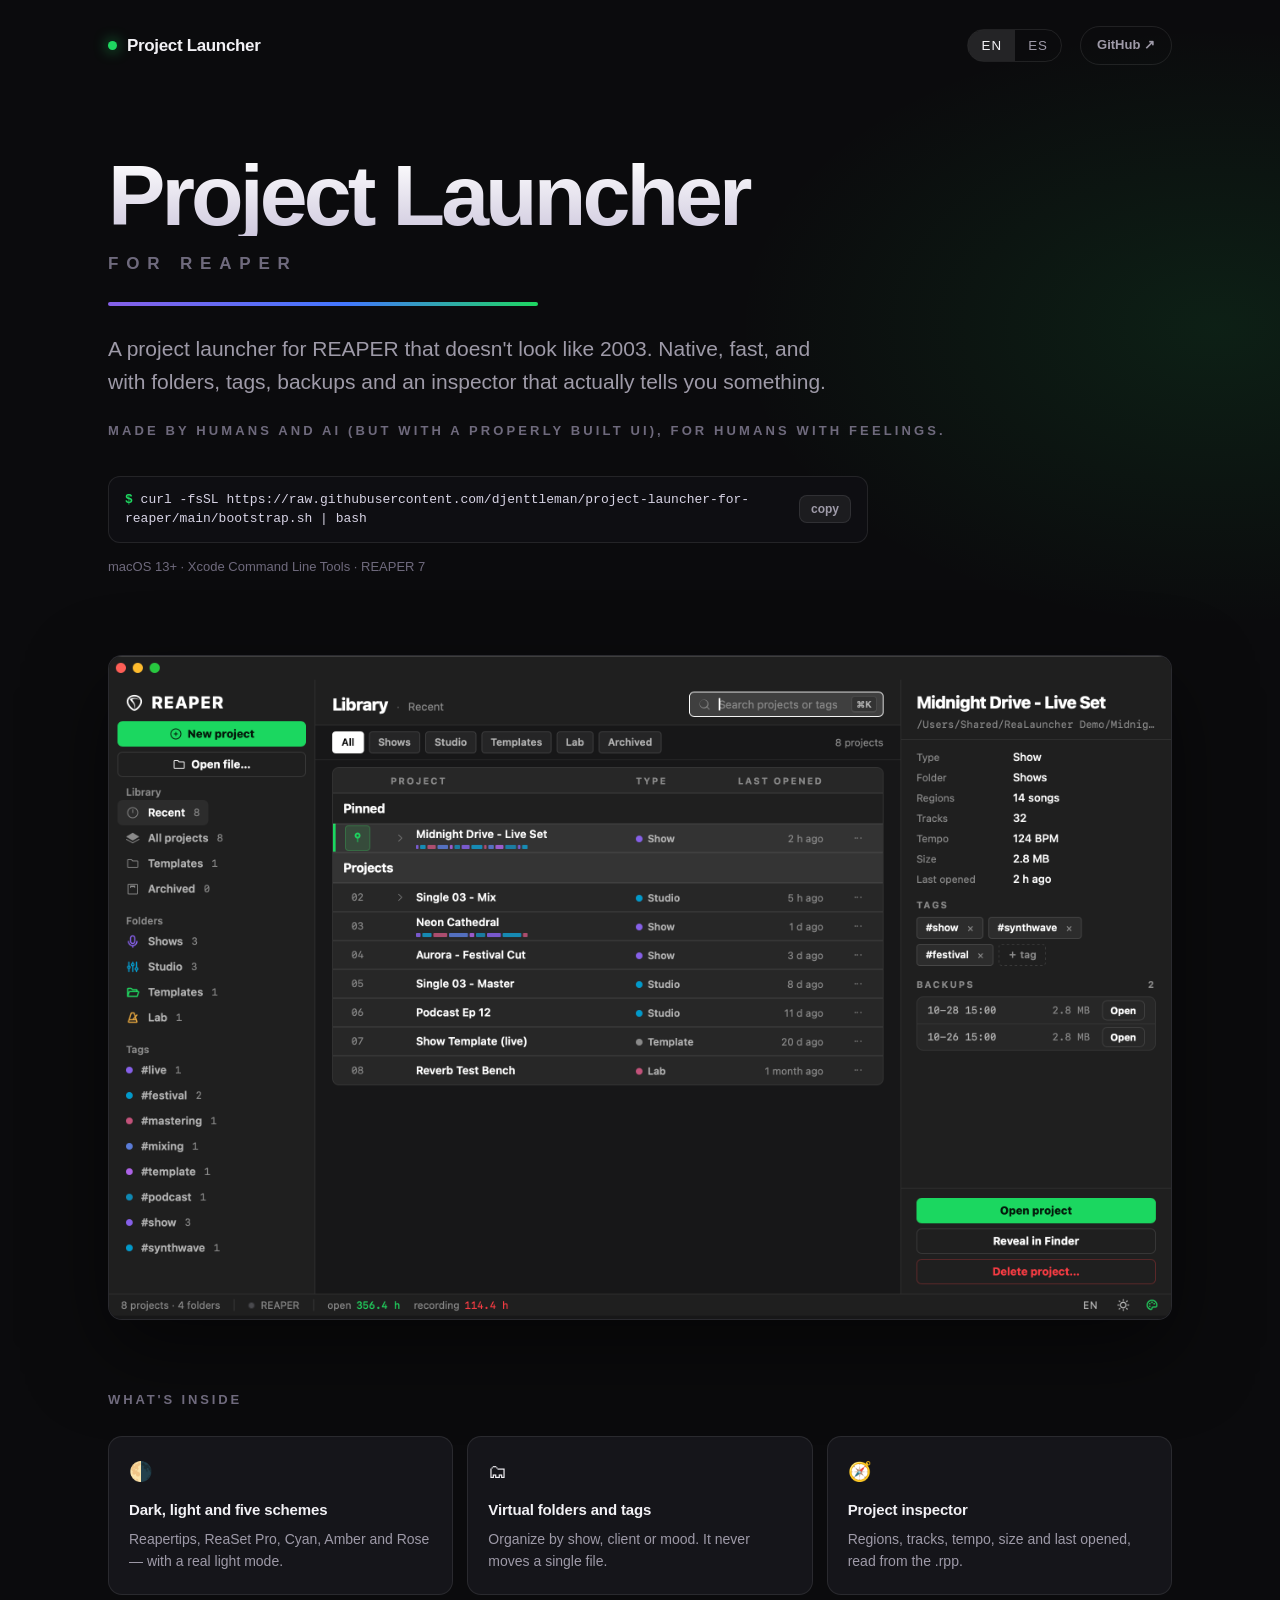
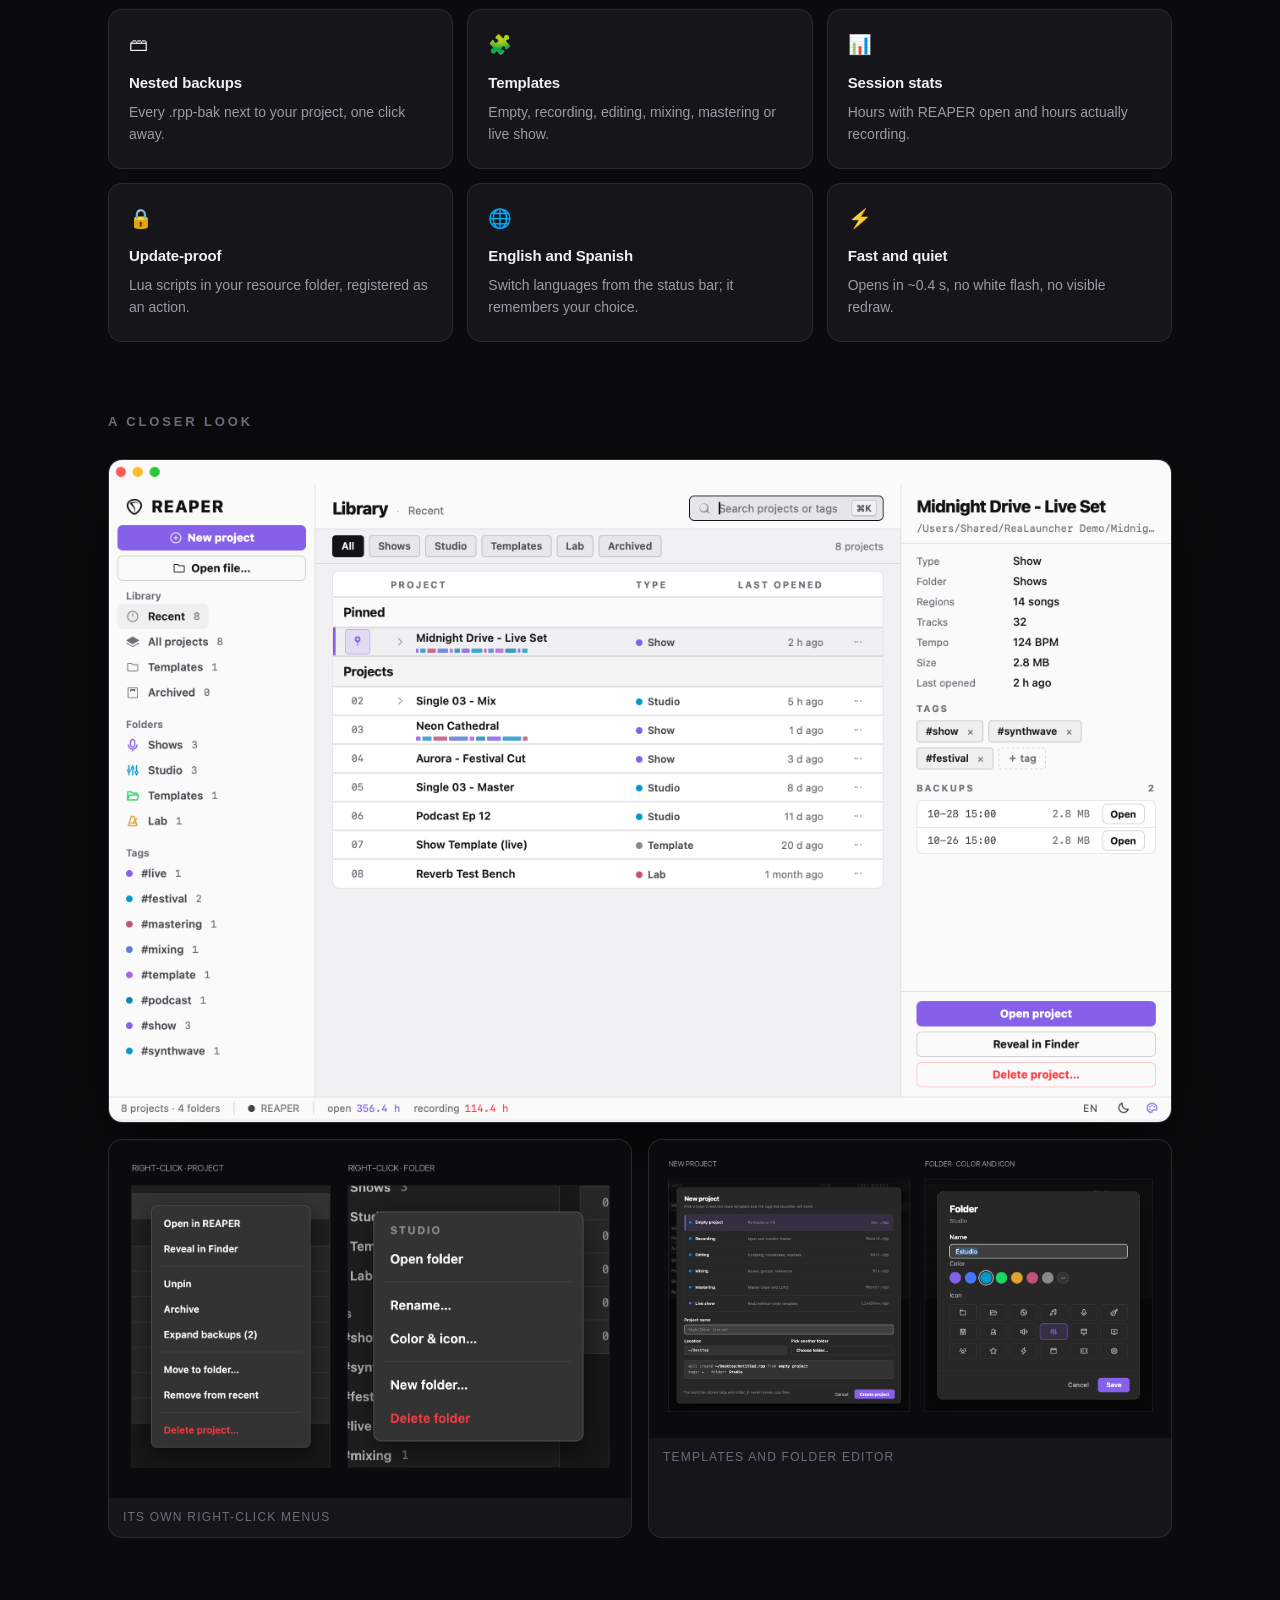
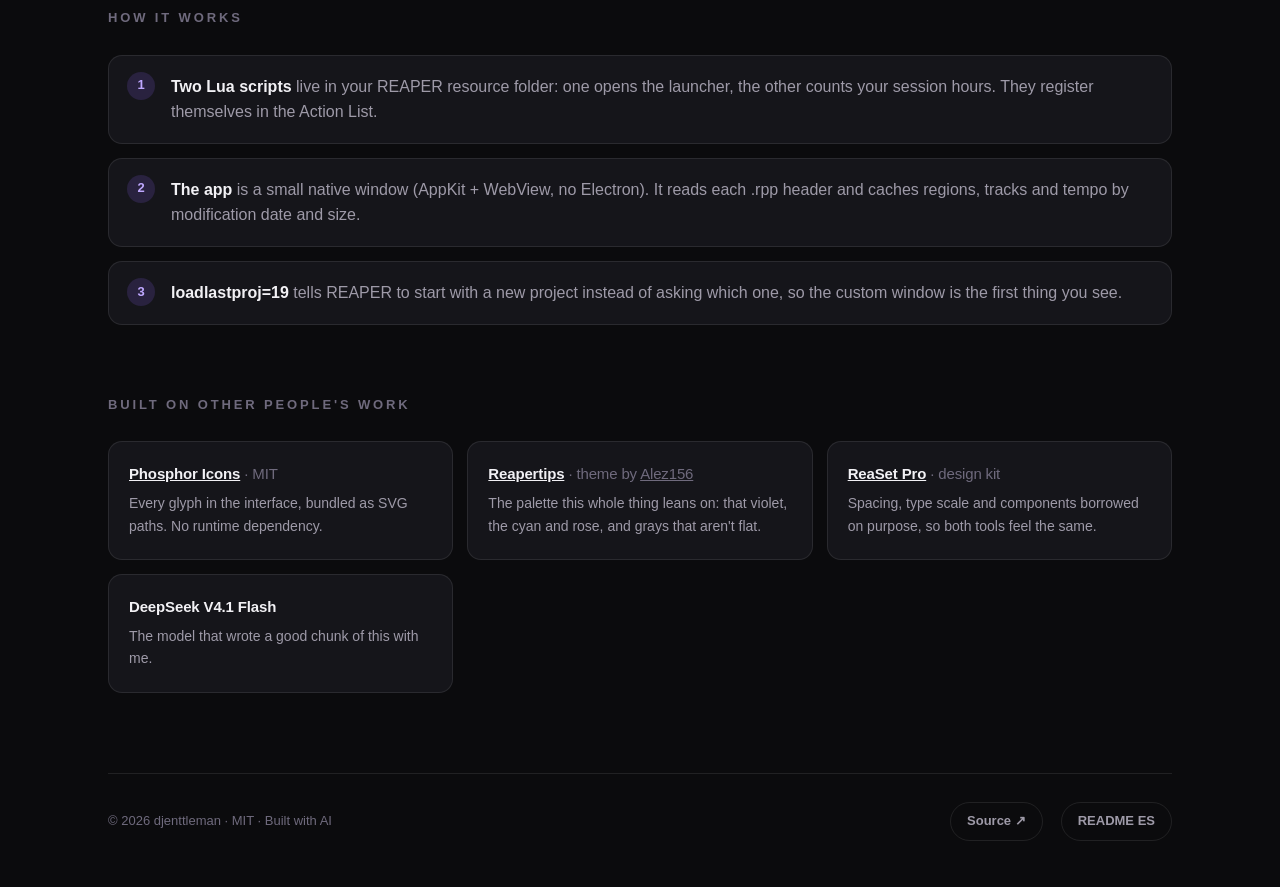
==== commit 5911ae0d: "Renombrar a Project Launcher for REAPER: app, scripts, datos, sitio y docs" ====
--- a/index.html
+++ b/index.html
@@ -3,9 +3,9 @@
 <head>
 <meta charset="utf-8">
 <meta name="viewport" content="width=device-width, initial-scale=1">
-<title>ReaLauncher — a project launcher for REAPER that doesn't look like 2003</title>
+<title>Project Launcher for REAPER — it doesn't look like 2003</title>
 <meta name="description" content="A native macOS project launcher for REAPER. Folders, tags, backups, inspector and a decent design. Made by humans and AI (but with a properly built UI), for humans with feelings.">
-<meta property="og:title" content="ReaLauncher">
+<meta property="og:title" content="Project Launcher for REAPER">
 <meta property="og:description" content="A project launcher for REAPER that doesn't look like 2003.">
 <meta property="og:image" content="assets/screenshot-dark.png">
 <style>
@@ -46,9 +46,10 @@
   .ghost:hover{color:var(--text);border-color:rgba(255,255,255,.22)}
   header{padding:64px 0 8px}
   h1{
-    font-size:clamp(52px,9vw,104px);line-height:.95;letter-spacing:-.045em;margin:0 0 20px;font-weight:800;
+    font-size:clamp(42px,7.2vw,86px);line-height:.95;letter-spacing:-.045em;margin:0 0 14px;font-weight:800;
     background:linear-gradient(180deg,#fff,#CFC9DE);-webkit-background-clip:text;background-clip:text;color:transparent;
   }
+  .for{margin:0 0 24px;font-size:clamp(13px,1.5vw,17px);font-weight:700;letter-spacing:.46em;text-transform:uppercase;color:var(--dim2)}
   .rule{height:4px;width:min(430px,70%);border-radius:3px;margin:0 0 26px;
     background:linear-gradient(90deg,var(--violet),var(--blue) 55%,var(--green))}
   .lead{font-size:clamp(17px,2.2vw,21px);color:var(--dim);max-width:720px;margin:0 0 22px}
@@ -94,17 +95,18 @@
 <div class="wrap">
 
   <nav>
-    <div class="brand"><span class="dot"></span>ReaLauncher</div>
+    <div class="brand"><span class="dot"></span>Project Launcher</div>
     <div class="spacer"></div>
     <div class="lang" role="group" aria-label="Language">
       <button id="btnEn" class="on" onclick="setLang('en')">EN</button>
       <button id="btnEs" onclick="setLang('es')">ES</button>
     </div>
-    <a class="ghost" href="https://github.com/djenttleman/realauncher" target="_blank" rel="noopener">GitHub ↗</a>
+    <a class="ghost" href="https://github.com/djenttleman/project-launcher-for-reaper" target="_blank" rel="noopener">GitHub ↗</a>
   </nav>
 
   <header>
-    <h1>ReaLauncher</h1>
+    <h1>Project Launcher</h1>
+    <p class="for">for REAPER</p>
     <div class="rule"></div>
     <p class="lead">
       <span class="en">A project launcher for REAPER that doesn't look like 2003. Native, fast, and with folders, tags, backups and an inspector that actually tells you something.</span>
@@ -116,7 +118,7 @@
     </p>
 
     <div class="install">
-      <code><b>$</b> curl -fsSL https://raw.githubusercontent.com/djenttleman/realauncher/main/bootstrap.sh | bash</code>
+      <code><b>$</b> curl -fsSL https://raw.githubusercontent.com/djenttleman/project-launcher-for-reaper/main/bootstrap.sh | bash</code>
       <button class="copy" id="copyBtn" onclick="copyCmd()">
         <span class="en">copy</span><span class="es">copiar</span>
       </button>
@@ -129,8 +131,8 @@
 
   <section>
     <div class="hero-shot">
-      <img class="shot en" src="assets/en/screenshot-dark.png" alt="ReaLauncher, dark theme">
-      <img class="shot es" src="assets/es/screenshot-dark.png" alt="ReaLauncher, tema oscuro">
+      <img class="shot en" src="assets/en/screenshot-dark.png" alt="Project Launcher, dark theme">
+      <img class="shot es" src="assets/es/screenshot-dark.png" alt="Project Launcher, tema oscuro">
     </div>
   </section>
 
@@ -169,8 +171,8 @@
   <section>
     <h2><span class="en">A closer look</span><span class="es">De cerca</span></h2>
     <div class="hero-shot">
-      <img class="shot en" src="assets/en/screenshot-light.png" alt="ReaLauncher, light theme">
-      <img class="shot es" src="assets/es/screenshot-light.png" alt="ReaLauncher, tema claro">
+      <img class="shot en" src="assets/en/screenshot-light.png" alt="Project Launcher, light theme">
+      <img class="shot es" src="assets/es/screenshot-light.png" alt="Project Launcher, tema claro">
     </div>
     <div class="split">
       <figure>
@@ -213,13 +215,13 @@
   <footer>
     <span>© 2026 djenttleman · MIT · <span class="en">Built with AI</span><span class="es">Hecho con IA</span></span>
     <span class="spacer"></span>
-    <a class="ghost" href="https://github.com/djenttleman/realauncher" target="_blank" rel="noopener">Source ↗</a>
-    <a class="ghost" href="https://github.com/djenttleman/realauncher/blob/main/README.es.md">README ES</a>
+    <a class="ghost" href="https://github.com/djenttleman/project-launcher-for-reaper" target="_blank" rel="noopener">Source ↗</a>
+    <a class="ghost" href="https://github.com/djenttleman/project-launcher-for-reaper/blob/main/README.es.md">README ES</a>
   </footer>
 </div>
 
 <script>
-const CMD = 'curl -fsSL https://raw.githubusercontent.com/djenttleman/realauncher/main/bootstrap.sh | bash';
+const CMD = 'curl -fsSL https://raw.githubusercontent.com/djenttleman/project-launcher-for-reaper/main/bootstrap.sh | bash';
 
 function setLang(lang){
   document.documentElement.dataset.lang = lang;
